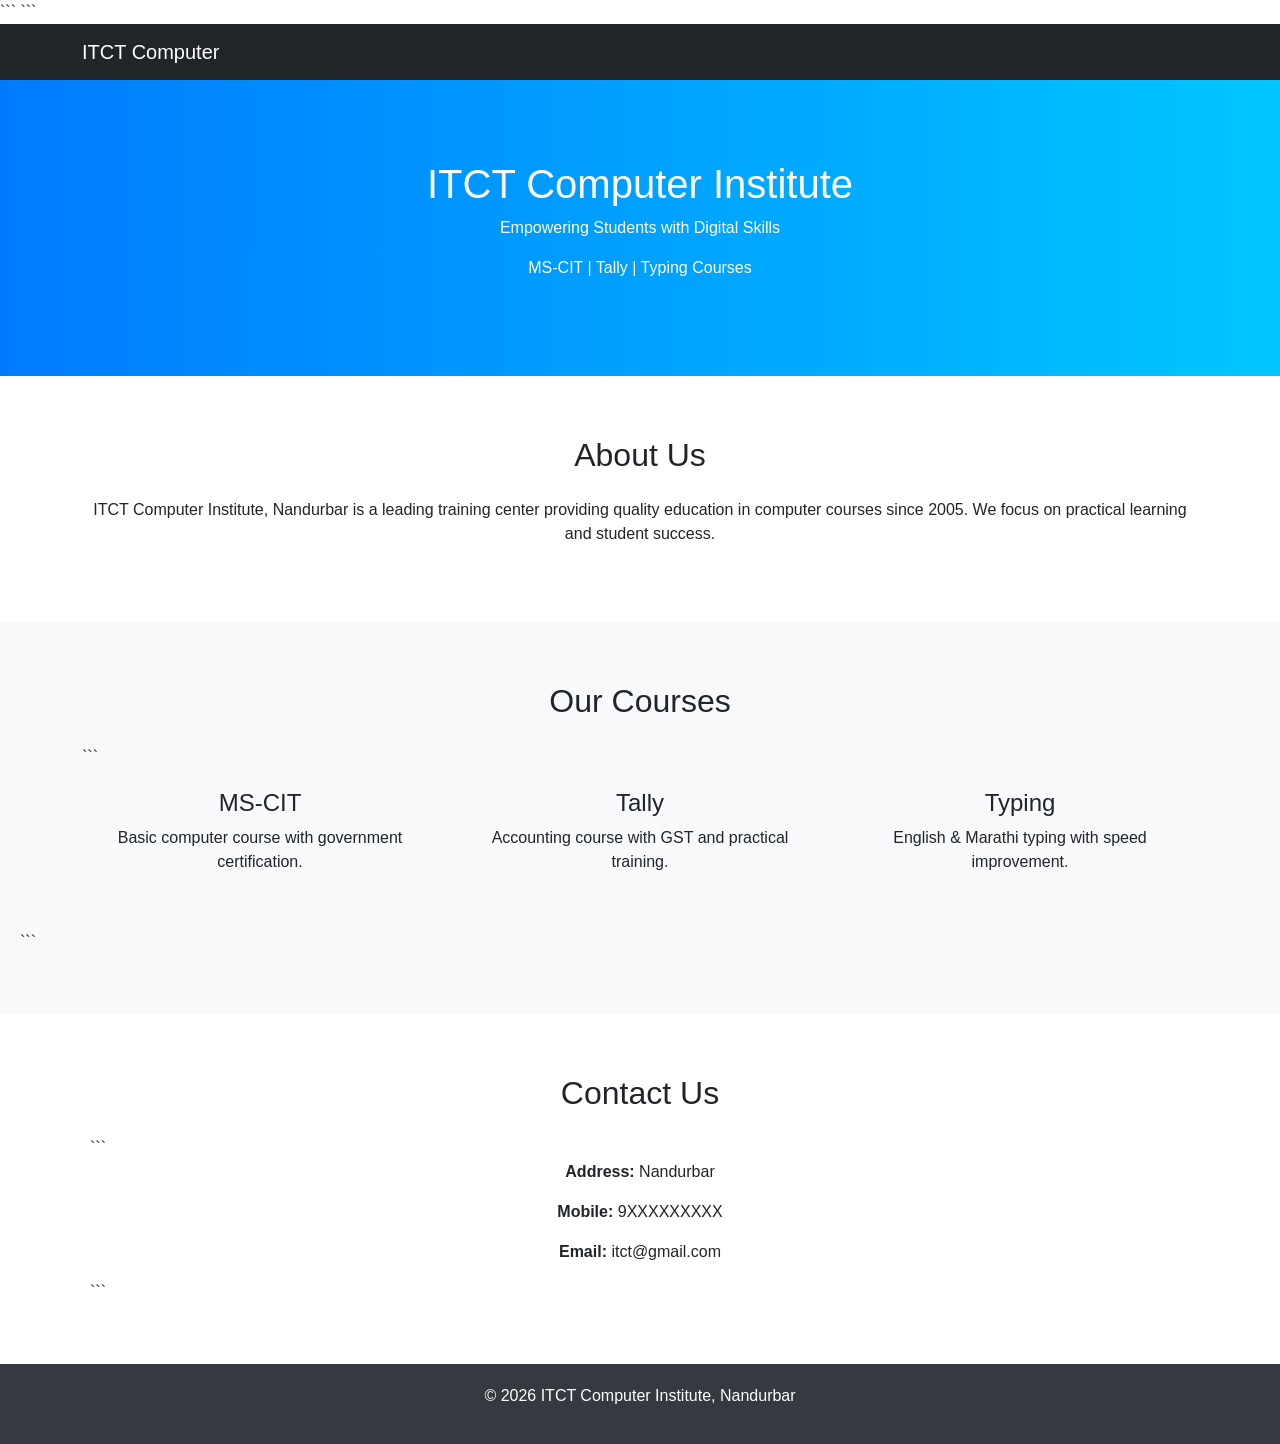
==== index.html @ 333b32f4 "Add files via upload" ====
<!DOCTYPE html>

<html lang="en">
<head>
    <meta charset="UTF-8">
    <meta name="viewport" content="width=device-width, initial-scale=1.0">
    <title>ITCT Computer Institute, Nandurbar</title>

```
<!-- Bootstrap -->
<link href="https://cdn.jsdelivr.net/npm/bootstrap@5.3.0/dist/css/bootstrap.min.css" rel="stylesheet">

<style>
    body { font-family: Arial; }
    .hero {
        background: linear-gradient(to right, #007bff, #00c6ff);
        color: white;
        padding: 80px 20px;
        text-align: center;
    }
    .section { padding: 60px 20px; }
    .course-box {
        padding: 20px;
        border-radius: 10px;
        background: #f8f9fa;
        margin-bottom: 20px;
        text-align: center;
    }
    footer {
        background: #343a40;
        color: white;
        text-align: center;
        padding: 20px;
    }
</style>
```

</head>

<body>

<!-- Navbar -->

<nav class="navbar navbar-expand-lg navbar-dark bg-dark">
    <div class="container">
        <a class="navbar-brand" href="#">ITCT Computer</a>
    </div>
</nav>

<!-- Hero Section -->

<div class="hero">
    <h1>ITCT Computer Institute</h1>
    <p>Empowering Students with Digital Skills</p>
    <p>MS-CIT | Tally | Typing Courses</p>
</div>

<!-- About -->

<div class="section container">
    <h2 class="text-center mb-4">About Us</h2>
    <p class="text-center">
        ITCT Computer Institute, Nandurbar is a leading training center providing quality education 
        in computer courses since 2005. We focus on practical learning and student success.
    </p>
</div>

<!-- Courses -->

<div class="section bg-light">
    <div class="container">
        <h2 class="text-center mb-4">Our Courses</h2>

```
    <div class="row">
        <div class="col-md-4">
            <div class="course-box">
                <h4>MS-CIT</h4>
                <p>Basic computer course with government certification.</p>
            </div>
        </div>

        <div class="col-md-4">
            <div class="course-box">
                <h4>Tally</h4>
                <p>Accounting course with GST and practical training.</p>
            </div>
        </div>

        <div class="col-md-4">
            <div class="course-box">
                <h4>Typing</h4>
                <p>English & Marathi typing with speed improvement.</p>
            </div>
        </div>
    </div>
</div>
```

</div>

<!-- Contact -->

<div class="section container">
    <h2 class="text-center mb-4">Contact Us</h2>

```
<div class="text-center">
    <p><strong>Address:</strong> Nandurbar</p>
    <p><strong>Mobile:</strong> 9XXXXXXXXX</p>
    <p><strong>Email:</strong> itct@gmail.com</p>
</div>
```

</div>

<!-- Footer -->

<footer>
    <p>© 2026 ITCT Computer Institute, Nandurbar</p>
</footer>

</body>
</html>
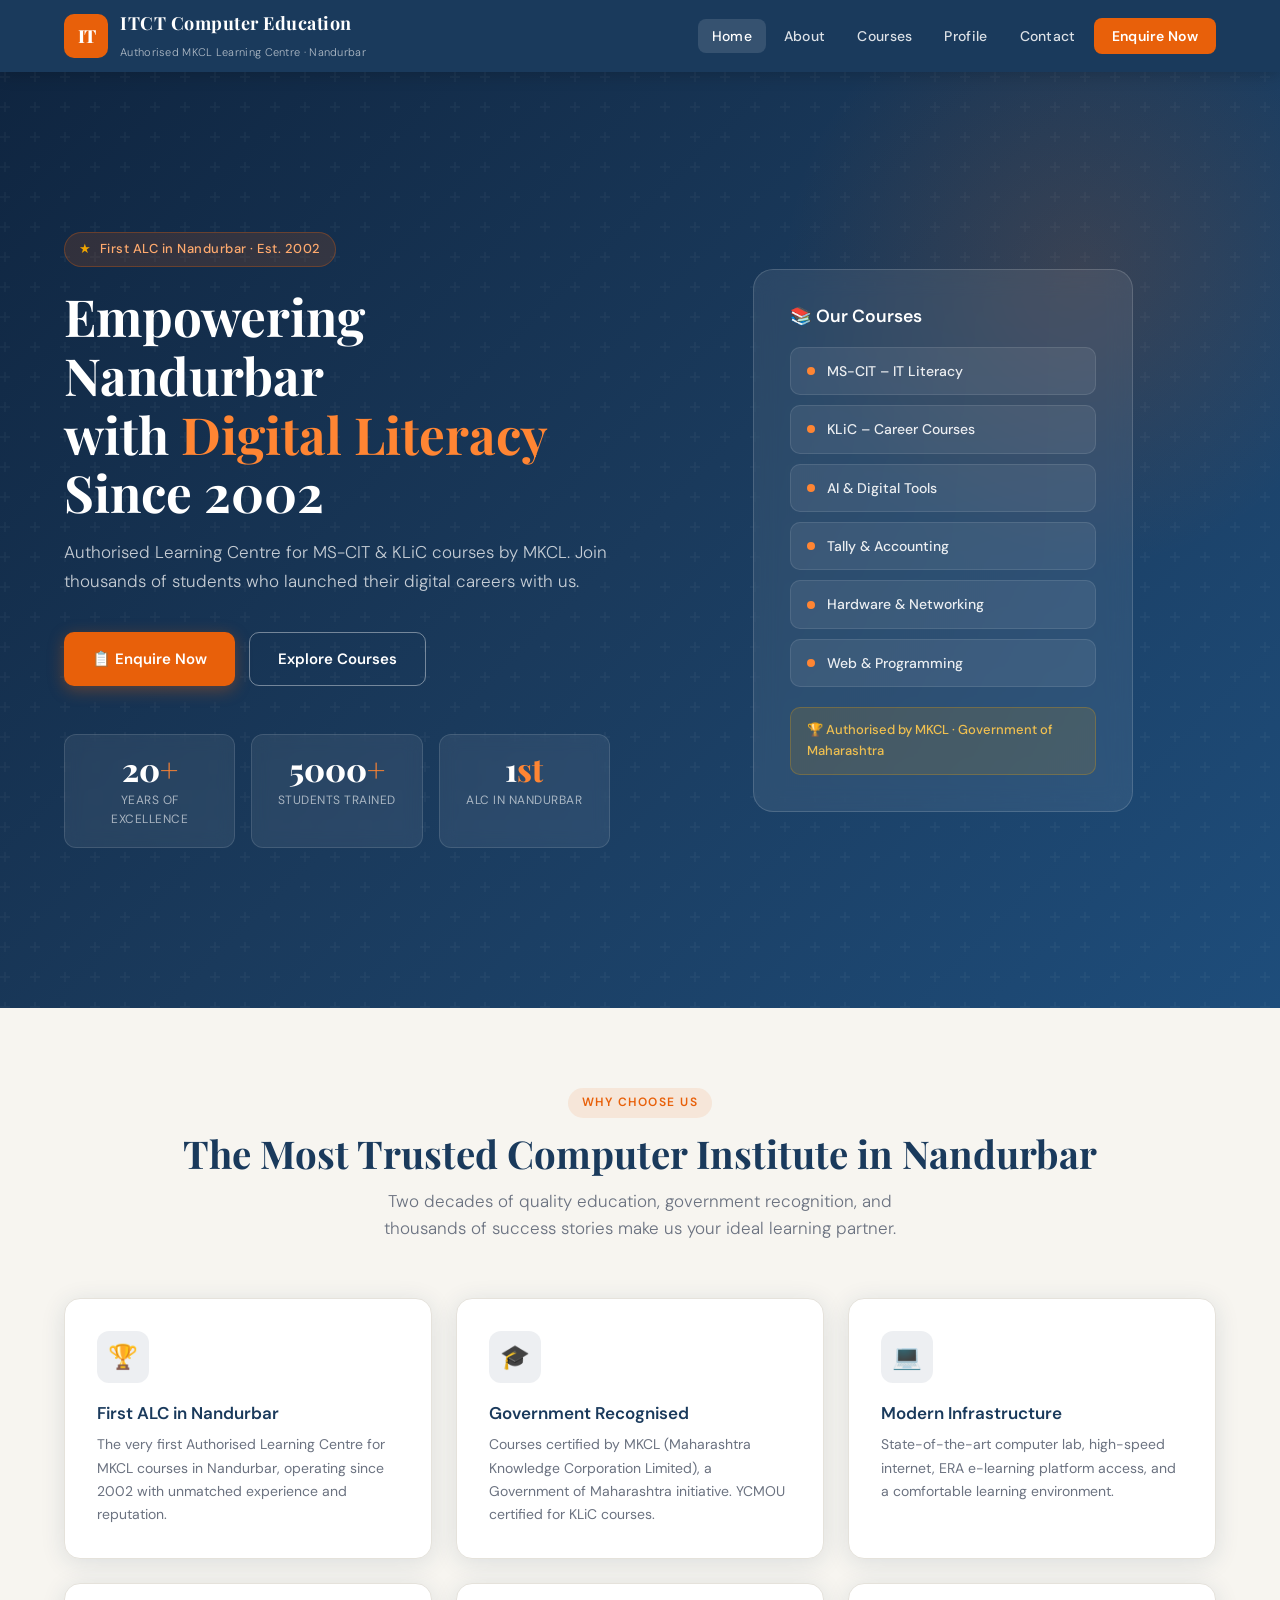
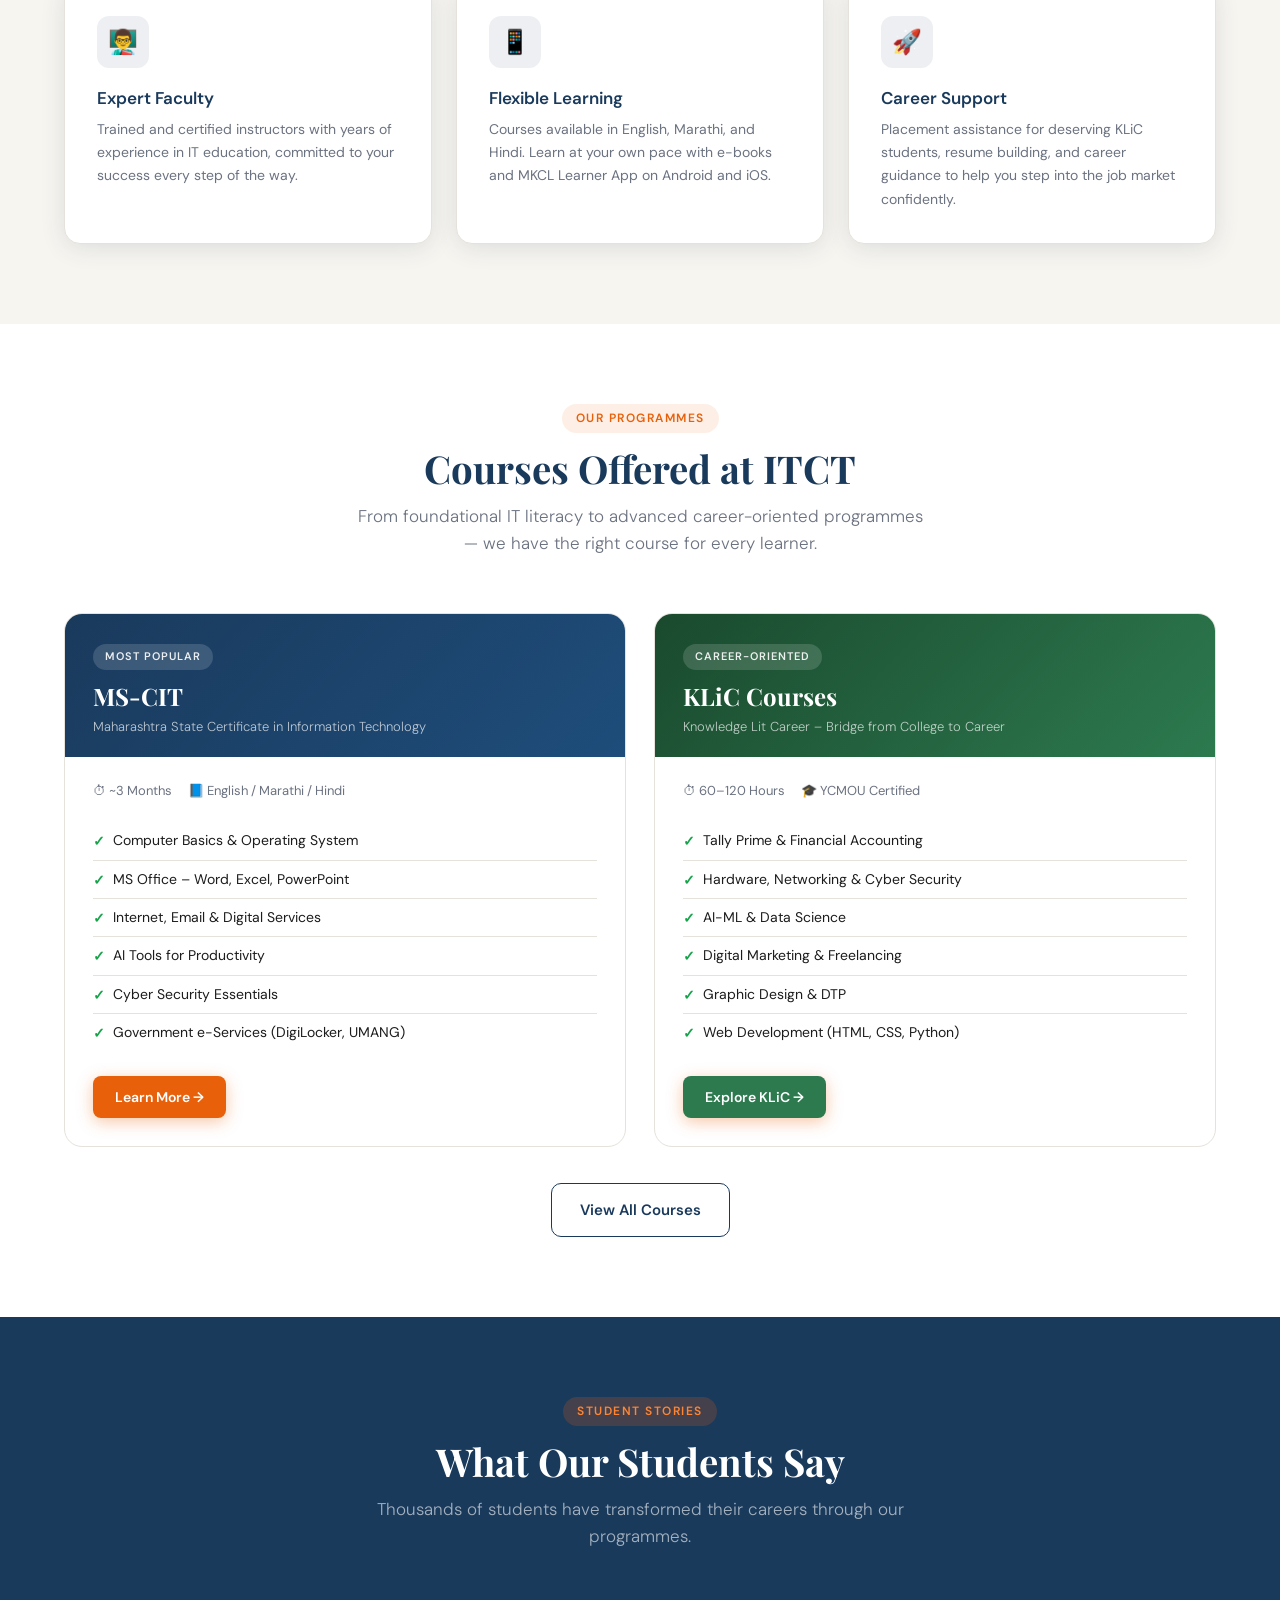
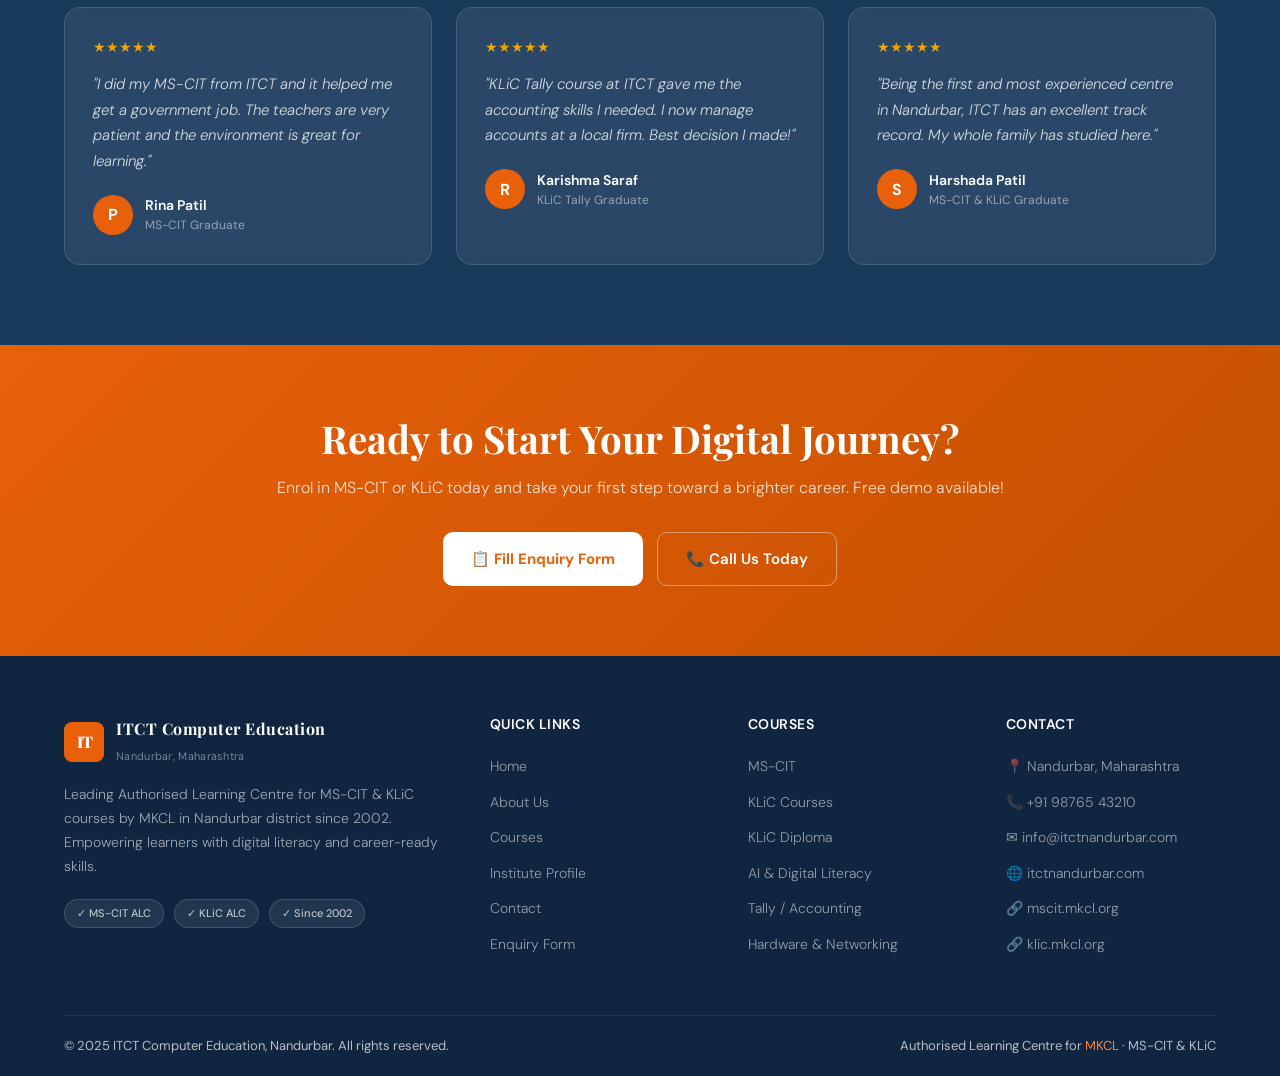
==== commit 33af9c0a: "Add files via upload" ====
--- a/index.html
+++ b/index.html
@@ -1,124 +1,222 @@
-<!DOCTYPE html>
-
-<html lang="en">
-<head>
-    <meta charset="UTF-8">
-    <meta name="viewport" content="width=device-width, initial-scale=1.0">
-    <title>ITCT Computer Institute, Nandurbar</title>
-
-```
-<!-- Bootstrap -->
-<link href="https://cdn.jsdelivr.net/npm/bootstrap@5.3.0/dist/css/bootstrap.min.css" rel="stylesheet">
-
-<style>
-    body { font-family: Arial; }
-    .hero {
-        background: linear-gradient(to right, #007bff, #00c6ff);
-        color: white;
-        padding: 80px 20px;
-        text-align: center;
-    }
-    .section { padding: 60px 20px; }
-    .course-box {
-        padding: 20px;
-        border-radius: 10px;
-        background: #f8f9fa;
-        margin-bottom: 20px;
-        text-align: center;
-    }
-    footer {
-        background: #343a40;
-        color: white;
-        text-align: center;
-        padding: 20px;
-    }
-</style>
-```
-
-</head>
-
-<body>
-
-<!-- Navbar -->
-
-<nav class="navbar navbar-expand-lg navbar-dark bg-dark">
-    <div class="container">
-        <a class="navbar-brand" href="#">ITCT Computer</a>
-    </div>
-</nav>
-
-<!-- Hero Section -->
-
-<div class="hero">
-    <h1>ITCT Computer Institute</h1>
-    <p>Empowering Students with Digital Skills</p>
-    <p>MS-CIT | Tally | Typing Courses</p>
-</div>
-
-<!-- About -->
-
-<div class="section container">
-    <h2 class="text-center mb-4">About Us</h2>
-    <p class="text-center">
-        ITCT Computer Institute, Nandurbar is a leading training center providing quality education 
-        in computer courses since 2005. We focus on practical learning and student success.
-    </p>
-</div>
-
-<!-- Courses -->
-
-<div class="section bg-light">
-    <div class="container">
-        <h2 class="text-center mb-4">Our Courses</h2>
-
-```
-    <div class="row">
-        <div class="col-md-4">
-            <div class="course-box">
-                <h4>MS-CIT</h4>
-                <p>Basic computer course with government certification.</p>
-            </div>
-        </div>
-
-        <div class="col-md-4">
-            <div class="course-box">
-                <h4>Tally</h4>
-                <p>Accounting course with GST and practical training.</p>
-            </div>
-        </div>
-
-        <div class="col-md-4">
-            <div class="course-box">
-                <h4>Typing</h4>
-                <p>English & Marathi typing with speed improvement.</p>
-            </div>
-        </div>
-    </div>
-</div>
-```
-
-</div>
-
-<!-- Contact -->
-
-<div class="section container">
-    <h2 class="text-center mb-4">Contact Us</h2>
-
-```
-<div class="text-center">
-    <p><strong>Address:</strong> Nandurbar</p>
-    <p><strong>Mobile:</strong> 9XXXXXXXXX</p>
-    <p><strong>Email:</strong> itct@gmail.com</p>
-</div>
-```
-
-</div>
-
-<!-- Footer -->
-
-<footer>
-    <p>© 2026 ITCT Computer Institute, Nandurbar</p>
-</footer>
-
-</body>
-</html>
+<!DOCTYPE html>
+<html lang="en">
+<head>
+  <meta charset="UTF-8" />
+  <meta name="viewport" content="width=device-width, initial-scale=1.0" />
+  <title>ITCT Computer Education – Authorised MKCL Centre, Nandurbar</title>
+  <meta name="description" content="ITCT Computer Education – First and leading Authorised Learning Centre for MS-CIT and KLiC courses by MKCL in Nandurbar since 2002." />
+  <link rel="stylesheet" href="styles.css" />
+</head>
+<body>
+<script src="nav.js"></script>
+
+<!-- HERO -->
+<section class="hero">
+  <div class="hero-blob"></div>
+  <div class="hero-inner">
+    <div class="hero-content">
+      <div class="hero-badge">First ALC in Nandurbar · Est. 2002</div>
+      <h1>Empowering Nandurbar<br/>with <span>Digital Literacy</span><br/>Since 2002</h1>
+      <p>Authorised Learning Centre for MS-CIT & KLiC courses by MKCL. Join thousands of students who launched their digital careers with us.</p>
+      <div class="hero-btns">
+        <a href="enquiry.html" class="btn btn-primary">📋 Enquire Now</a>
+        <a href="courses.html" class="btn btn-outline">Explore Courses</a>
+      </div>
+      <div class="hero-stats">
+        <div class="stat-card">
+          <div class="stat-number">20<span>+</span></div>
+          <div class="stat-label">Years of Excellence</div>
+        </div>
+        <div class="stat-card">
+          <div class="stat-number">5000<span>+</span></div>
+          <div class="stat-label">Students Trained</div>
+        </div>
+        <div class="stat-card">
+          <div class="stat-number">1<span>st</span></div>
+          <div class="stat-label">ALC in Nandurbar</div>
+        </div>
+      </div>
+    </div>
+    <div class="hero-visual">
+      <div class="hero-card">
+        <h3>📚 Our Courses</h3>
+        <div class="course-pill"><span class="dot"></span> MS-CIT – IT Literacy</div>
+        <div class="course-pill"><span class="dot"></span> KLiC – Career Courses</div>
+        <div class="course-pill"><span class="dot"></span> AI & Digital Tools</div>
+        <div class="course-pill"><span class="dot"></span> Tally & Accounting</div>
+        <div class="course-pill"><span class="dot"></span> Hardware & Networking</div>
+        <div class="course-pill"><span class="dot"></span> Web & Programming</div>
+        <div class="mkcl-badge-card">🏆 Authorised by MKCL · Government of Maharashtra</div>
+      </div>
+    </div>
+  </div>
+</section>
+
+<!-- WHY CHOOSE US -->
+<section>
+  <div class="container">
+    <div class="section-header">
+      <span class="tag">Why Choose Us</span>
+      <h2>The Most Trusted Computer Institute in Nandurbar</h2>
+      <p>Two decades of quality education, government recognition, and thousands of success stories make us your ideal learning partner.</p>
+    </div>
+    <div class="why-grid">
+      <div class="why-card">
+        <div class="why-icon">🏆</div>
+        <h3>First ALC in Nandurbar</h3>
+        <p>The very first Authorised Learning Centre for MKCL courses in Nandurbar, operating since 2002 with unmatched experience and reputation.</p>
+      </div>
+      <div class="why-card">
+        <div class="why-icon">🎓</div>
+        <h3>Government Recognised</h3>
+        <p>Courses certified by MKCL (Maharashtra Knowledge Corporation Limited), a Government of Maharashtra initiative. YCMOU certified for KLiC courses.</p>
+      </div>
+      <div class="why-card">
+        <div class="why-icon">💻</div>
+        <h3>Modern Infrastructure</h3>
+        <p>State-of-the-art computer lab, high-speed internet, ERA e-learning platform access, and a comfortable learning environment.</p>
+      </div>
+      <div class="why-card">
+        <div class="why-icon">👨‍🏫</div>
+        <h3>Expert Faculty</h3>
+        <p>Trained and certified instructors with years of experience in IT education, committed to your success every step of the way.</p>
+      </div>
+      <div class="why-card">
+        <div class="why-icon">📱</div>
+        <h3>Flexible Learning</h3>
+        <p>Courses available in English, Marathi, and Hindi. Learn at your own pace with e-books and MKCL Learner App on Android and iOS.</p>
+      </div>
+      <div class="why-card">
+        <div class="why-icon">🚀</div>
+        <h3>Career Support</h3>
+        <p>Placement assistance for deserving KLiC students, resume building, and career guidance to help you step into the job market confidently.</p>
+      </div>
+    </div>
+  </div>
+</section>
+
+<!-- COURSES PREVIEW -->
+<section class="courses-bg">
+  <div class="container">
+    <div class="section-header">
+      <span class="tag">Our Programmes</span>
+      <h2>Courses Offered at ITCT</h2>
+      <p>From foundational IT literacy to advanced career-oriented programmes — we have the right course for every learner.</p>
+    </div>
+    <div class="courses-grid">
+
+      <!-- MS-CIT -->
+      <div class="course-card">
+        <div class="course-card-header">
+          <span class="course-type-tag">Most Popular</span>
+          <h3>MS-CIT</h3>
+          <p>Maharashtra State Certificate in Information Technology</p>
+        </div>
+        <div class="course-card-body">
+          <div class="course-meta">
+            <span class="course-meta-item">⏱ ~3 Months</span>
+            <span class="course-meta-item">📘 English / Marathi / Hindi</span>
+          </div>
+          <ul class="course-features">
+            <li>Computer Basics & Operating System</li>
+            <li>MS Office – Word, Excel, PowerPoint</li>
+            <li>Internet, Email & Digital Services</li>
+            <li>AI Tools for Productivity</li>
+            <li>Cyber Security Essentials</li>
+            <li>Government e-Services (DigiLocker, UMANG)</li>
+          </ul>
+          <a href="courses.html#mscit" class="btn btn-primary btn-sm">Learn More →</a>
+        </div>
+      </div>
+
+      <!-- KLiC -->
+      <div class="course-card">
+        <div class="course-card-header klic">
+          <span class="course-type-tag">Career-Oriented</span>
+          <h3>KLiC Courses</h3>
+          <p>Knowledge Lit Career – Bridge from College to Career</p>
+        </div>
+        <div class="course-card-body">
+          <div class="course-meta">
+            <span class="course-meta-item">⏱ 60–120 Hours</span>
+            <span class="course-meta-item">🎓 YCMOU Certified</span>
+          </div>
+          <ul class="course-features">
+            <li>Tally Prime & Financial Accounting</li>
+            <li>Hardware, Networking & Cyber Security</li>
+            <li>AI-ML & Data Science</li>
+            <li>Digital Marketing & Freelancing</li>
+            <li>Graphic Design & DTP</li>
+            <li>Web Development (HTML, CSS, Python)</li>
+          </ul>
+          <a href="courses.html#klic" class="btn btn-primary btn-sm" style="background:#2d7a4f;">Explore KLiC →</a>
+        </div>
+      </div>
+
+    </div>
+    <div style="text-align:center;margin-top:36px;">
+      <a href="courses.html" class="btn btn-outline" style="color:var(--primary);border-color:var(--primary);">View All Courses</a>
+    </div>
+  </div>
+</section>
+
+<!-- TESTIMONIALS -->
+<section class="testimonials-bg">
+  <div class="container">
+    <div class="section-header">
+      <span class="tag">Student Stories</span>
+      <h2>What Our Students Say</h2>
+      <p>Thousands of students have transformed their careers through our programmes.</p>
+    </div>
+    <div class="testi-grid">
+      <div class="testi-card">
+        <div class="testi-stars">★★★★★</div>
+        <p class="testi-text">"I did my MS-CIT from ITCT and it helped me get a government job. The teachers are very patient and the environment is great for learning."</p>
+        <div class="testi-author">
+          <div class="testi-avatar">P</div>
+          <div>
+            <div class="testi-name">Rina Patil</div>
+            <div class="testi-course">MS-CIT Graduate</div>
+          </div>
+        </div>
+      </div>
+      <div class="testi-card">
+        <div class="testi-stars">★★★★★</div>
+        <p class="testi-text">"KLiC Tally course at ITCT gave me the accounting skills I needed. I now manage accounts at a local firm. Best decision I made!"</p>
+        <div class="testi-author">
+          <div class="testi-avatar">R</div>
+          <div>
+            <div class="testi-name">Karishma Saraf</div>
+            <div class="testi-course">KLiC Tally Graduate</div>
+          </div>
+        </div>
+      </div>
+      <div class="testi-card">
+        <div class="testi-stars">★★★★★</div>
+        <p class="testi-text">"Being the first and most experienced centre in Nandurbar, ITCT has an excellent track record. My whole family has studied here."</p>
+        <div class="testi-author">
+          <div class="testi-avatar">S</div>
+          <div>
+            <div class="testi-name">Harshada Patil</div>
+            <div class="testi-course">MS-CIT & KLiC Graduate</div>
+          </div>
+        </div>
+      </div>
+    </div>
+  </div>
+</section>
+
+<!-- CTA -->
+<div class="cta-section">
+  <div class="container">
+    <h2>Ready to Start Your Digital Journey?</h2>
+    <p>Enrol in MS-CIT or KLiC today and take your first step toward a brighter career. Free demo available!</p>
+    <div style="display:flex;gap:14px;justify-content:center;flex-wrap:wrap;">
+      <a href="enquiry.html" class="btn btn-white">📋 Fill Enquiry Form</a>
+      <a href="contact.html" class="btn btn-outline">📞 Call Us Today</a>
+    </div>
+  </div>
+</div>
+
+</body>
+</html>
--- a/styles.css
+++ b/styles.css
@@ -0,0 +1,1063 @@
+@import url('https://fonts.googleapis.com/css2?family=Playfair+Display:wght@600;700;800&family=DM+Sans:ital,opsz,wght@0,9..40,300;0,9..40,400;0,9..40,500;0,9..40,600;1,9..40,300&display=swap');
+
+:root {
+  --primary: #1a3a5c;
+  --primary-dark: #0f2540;
+  --accent: #e8600a;
+  --accent-light: #ff8533;
+  --gold: #f0a500;
+  --bg: #f7f5f0;
+  --bg-white: #ffffff;
+  --text: #1c1c1c;
+  --text-muted: #6b7280;
+  --border: #e5e2db;
+  --success: #16a34a;
+  --shadow: 0 4px 24px rgba(26, 58, 92, 0.12);
+  --shadow-lg: 0 12px 48px rgba(26, 58, 92, 0.18);
+}
+
+* { margin: 0; padding: 0; box-sizing: border-box; }
+
+html { scroll-behavior: smooth; }
+
+body {
+  font-family: 'DM Sans', sans-serif;
+  background: var(--bg);
+  color: var(--text);
+  line-height: 1.6;
+  font-size: 16px;
+}
+
+h1, h2, h3, h4 {
+  font-family: 'Playfair Display', serif;
+  line-height: 1.2;
+}
+
+a { text-decoration: none; color: inherit; }
+
+img { max-width: 100%; }
+
+/* ---- NAVBAR ---- */
+nav {
+  background: var(--primary);
+  position: sticky;
+  top: 0;
+  z-index: 1000;
+  box-shadow: 0 2px 16px rgba(0,0,0,0.2);
+}
+
+.nav-inner {
+  max-width: 1200px;
+  margin: 0 auto;
+  padding: 0 24px;
+  display: flex;
+  align-items: center;
+  justify-content: space-between;
+  height: 72px;
+}
+
+.nav-logo {
+  display: flex;
+  align-items: center;
+  gap: 12px;
+}
+
+.logo-icon {
+  width: 44px;
+  height: 44px;
+  background: var(--accent);
+  border-radius: 10px;
+  display: flex;
+  align-items: center;
+  justify-content: center;
+  font-family: 'Playfair Display', serif;
+  font-weight: 800;
+  color: white;
+  font-size: 18px;
+  letter-spacing: -1px;
+  flex-shrink: 0;
+}
+
+.logo-text { color: white; }
+.logo-text strong {
+  display: block;
+  font-family: 'Playfair Display', serif;
+  font-size: 18px;
+  font-weight: 700;
+  letter-spacing: 0.5px;
+}
+.logo-text span {
+  font-size: 11px;
+  color: rgba(255,255,255,0.65);
+  font-weight: 300;
+  letter-spacing: 0.3px;
+}
+
+.nav-links {
+  display: flex;
+  align-items: center;
+  list-style: none;
+  gap: 4px;
+}
+
+.nav-links a {
+  color: rgba(255,255,255,0.85);
+  font-size: 14px;
+  font-weight: 500;
+  padding: 8px 14px;
+  border-radius: 8px;
+  transition: all 0.2s;
+  letter-spacing: 0.3px;
+}
+
+.nav-links a:hover,
+.nav-links a.active {
+  color: white;
+  background: rgba(255,255,255,0.12);
+}
+
+.nav-links .btn-nav {
+  background: var(--accent);
+  color: white !important;
+  padding: 9px 18px;
+  border-radius: 8px;
+  font-weight: 600;
+  transition: background 0.2s;
+}
+.nav-links .btn-nav:hover { background: var(--accent-light); }
+
+.hamburger {
+  display: none;
+  flex-direction: column;
+  gap: 5px;
+  cursor: pointer;
+  padding: 4px;
+}
+.hamburger span {
+  display: block;
+  width: 24px;
+  height: 2px;
+  background: white;
+  border-radius: 2px;
+  transition: all 0.3s;
+}
+
+/* ---- HERO ---- */
+.hero {
+  background: linear-gradient(135deg, var(--primary-dark) 0%, var(--primary) 50%, #1e4d7b 100%);
+  position: relative;
+  overflow: hidden;
+  min-height: 88vh;
+  display: flex;
+  align-items: center;
+}
+
+.hero::before {
+  content: '';
+  position: absolute;
+  inset: 0;
+  background: url("data:image/svg+xml,%3Csvg width='60' height='60' viewBox='0 0 60 60' xmlns='http://www.w3.org/2000/svg'%3E%3Cg fill='none' fill-rule='evenodd'%3E%3Cg fill='%23ffffff' fill-opacity='0.03'%3E%3Cpath d='M36 34v-4h-2v4h-4v2h4v4h2v-4h4v-2h-4zm0-30V0h-2v4h-4v2h4v4h2V6h4V4h-4zM6 34v-4H4v4H0v2h4v4h2v-4h4v-2H6zM6 4V0H4v4H0v2h4v4h2V6h4V4H6z'/%3E%3C/g%3E%3C/g%3E%3C/svg%3E");
+}
+
+.hero-blob {
+  position: absolute;
+  right: -100px;
+  top: -100px;
+  width: 600px;
+  height: 600px;
+  background: radial-gradient(circle, rgba(232,96,10,0.15) 0%, transparent 70%);
+  border-radius: 50%;
+}
+
+.hero-inner {
+  max-width: 1200px;
+  margin: 0 auto;
+  padding: 80px 24px;
+  position: relative;
+  z-index: 1;
+  display: grid;
+  grid-template-columns: 1fr 1fr;
+  gap: 60px;
+  align-items: center;
+}
+
+.hero-badge {
+  display: inline-flex;
+  align-items: center;
+  gap: 8px;
+  background: rgba(232,96,10,0.15);
+  border: 1px solid rgba(232,96,10,0.3);
+  color: #ffaa6e;
+  padding: 6px 14px;
+  border-radius: 100px;
+  font-size: 13px;
+  font-weight: 500;
+  margin-bottom: 20px;
+  letter-spacing: 0.5px;
+}
+
+.hero-badge::before {
+  content: '★';
+  color: var(--gold);
+}
+
+.hero h1 {
+  font-size: clamp(2.2rem, 4vw, 3.4rem);
+  color: white;
+  margin-bottom: 16px;
+  line-height: 1.15;
+}
+
+.hero h1 span { color: var(--accent-light); }
+
+.hero p {
+  color: rgba(255,255,255,0.75);
+  font-size: 17px;
+  margin-bottom: 36px;
+  font-weight: 300;
+  line-height: 1.7;
+}
+
+.hero-btns {
+  display: flex;
+  gap: 14px;
+  flex-wrap: wrap;
+}
+
+.btn {
+  display: inline-flex;
+  align-items: center;
+  gap: 8px;
+  padding: 14px 28px;
+  border-radius: 10px;
+  font-weight: 600;
+  font-size: 15px;
+  transition: all 0.25s;
+  cursor: pointer;
+  border: none;
+  font-family: 'DM Sans', sans-serif;
+}
+
+.btn-primary {
+  background: var(--accent);
+  color: white;
+  box-shadow: 0 4px 16px rgba(232,96,10,0.35);
+}
+.btn-primary:hover {
+  background: var(--accent-light);
+  transform: translateY(-2px);
+  box-shadow: 0 8px 24px rgba(232,96,10,0.45);
+}
+
+.btn-outline {
+  background: transparent;
+  color: white;
+  border: 1.5px solid rgba(255,255,255,0.4);
+}
+.btn-outline:hover {
+  background: rgba(255,255,255,0.1);
+  border-color: rgba(255,255,255,0.7);
+}
+
+.hero-stats {
+  display: grid;
+  grid-template-columns: repeat(3, 1fr);
+  gap: 16px;
+  margin-top: 48px;
+}
+
+.stat-card {
+  background: rgba(255,255,255,0.07);
+  border: 1px solid rgba(255,255,255,0.12);
+  border-radius: 12px;
+  padding: 18px;
+  text-align: center;
+  backdrop-filter: blur(8px);
+}
+
+.stat-number {
+  font-family: 'Playfair Display', serif;
+  font-size: 2rem;
+  font-weight: 800;
+  color: white;
+  line-height: 1;
+}
+.stat-number span { color: var(--accent-light); }
+.stat-label {
+  font-size: 12px;
+  color: rgba(255,255,255,0.6);
+  margin-top: 6px;
+  text-transform: uppercase;
+  letter-spacing: 0.5px;
+}
+
+.hero-visual {
+  display: flex;
+  justify-content: center;
+}
+
+.hero-card {
+  background: rgba(255,255,255,0.08);
+  border: 1px solid rgba(255,255,255,0.15);
+  backdrop-filter: blur(12px);
+  border-radius: 20px;
+  padding: 36px;
+  width: 100%;
+  max-width: 380px;
+}
+
+.hero-card h3 {
+  color: white;
+  font-size: 1.1rem;
+  margin-bottom: 20px;
+  font-family: 'DM Sans', sans-serif;
+  font-weight: 600;
+}
+
+.course-pill {
+  display: flex;
+  align-items: center;
+  gap: 12px;
+  padding: 12px 16px;
+  background: rgba(255,255,255,0.07);
+  border-radius: 10px;
+  margin-bottom: 10px;
+  border: 1px solid rgba(255,255,255,0.1);
+  color: rgba(255,255,255,0.9);
+  font-size: 14px;
+  font-weight: 500;
+}
+.course-pill .dot {
+  width: 8px;
+  height: 8px;
+  border-radius: 50%;
+  background: var(--accent-light);
+  flex-shrink: 0;
+}
+
+.mkcl-badge-card {
+  margin-top: 20px;
+  background: rgba(240,165,0,0.12);
+  border: 1px solid rgba(240,165,0,0.25);
+  border-radius: 10px;
+  padding: 12px 16px;
+  display: flex;
+  align-items: center;
+  gap: 10px;
+  color: #f0c050;
+  font-size: 13px;
+  font-weight: 500;
+}
+
+/* ---- SECTIONS ---- */
+section { padding: 80px 0; }
+
+.container {
+  max-width: 1200px;
+  margin: 0 auto;
+  padding: 0 24px;
+}
+
+.section-header {
+  text-align: center;
+  margin-bottom: 56px;
+}
+
+.tag {
+  display: inline-block;
+  background: rgba(232,96,10,0.1);
+  color: var(--accent);
+  font-size: 12px;
+  font-weight: 600;
+  letter-spacing: 1.5px;
+  text-transform: uppercase;
+  padding: 5px 14px;
+  border-radius: 100px;
+  margin-bottom: 12px;
+}
+
+.section-header h2 {
+  font-size: clamp(1.8rem, 3vw, 2.6rem);
+  color: var(--primary);
+  margin-bottom: 12px;
+}
+
+.section-header p {
+  color: var(--text-muted);
+  font-size: 17px;
+  max-width: 580px;
+  margin: 0 auto;
+  font-weight: 300;
+}
+
+/* ---- WHY US ---- */
+.why-grid {
+  display: grid;
+  grid-template-columns: repeat(3, 1fr);
+  gap: 24px;
+}
+
+.why-card {
+  background: white;
+  border-radius: 16px;
+  padding: 32px;
+  box-shadow: var(--shadow);
+  border: 1px solid var(--border);
+  transition: all 0.3s;
+  position: relative;
+  overflow: hidden;
+}
+
+.why-card::before {
+  content: '';
+  position: absolute;
+  top: 0;
+  left: 0;
+  right: 0;
+  height: 3px;
+  background: linear-gradient(90deg, var(--accent), var(--accent-light));
+  opacity: 0;
+  transition: opacity 0.3s;
+}
+
+.why-card:hover {
+  transform: translateY(-4px);
+  box-shadow: var(--shadow-lg);
+}
+.why-card:hover::before { opacity: 1; }
+
+.why-icon {
+  width: 52px;
+  height: 52px;
+  background: rgba(26,58,92,0.08);
+  border-radius: 12px;
+  display: flex;
+  align-items: center;
+  justify-content: center;
+  font-size: 24px;
+  margin-bottom: 20px;
+}
+
+.why-card h3 {
+  font-family: 'DM Sans', sans-serif;
+  font-size: 17px;
+  font-weight: 600;
+  color: var(--primary);
+  margin-bottom: 10px;
+}
+
+.why-card p {
+  color: var(--text-muted);
+  font-size: 14px;
+  line-height: 1.65;
+}
+
+/* ---- COURSES ---- */
+.courses-bg { background: white; }
+
+.courses-grid {
+  display: grid;
+  grid-template-columns: repeat(auto-fit, minmax(340px, 1fr));
+  gap: 28px;
+}
+
+.course-card {
+  border: 1.5px solid var(--border);
+  border-radius: 18px;
+  overflow: hidden;
+  transition: all 0.3s;
+  background: white;
+}
+
+.course-card:hover {
+  box-shadow: var(--shadow-lg);
+  border-color: var(--accent);
+  transform: translateY(-4px);
+}
+
+.course-card-header {
+  padding: 28px 28px 20px;
+  background: linear-gradient(135deg, var(--primary), #1e4d7b);
+  position: relative;
+}
+
+.course-card-header.klic {
+  background: linear-gradient(135deg, #1a4a2e, #2d7a4f);
+}
+
+.course-type-tag {
+  display: inline-block;
+  padding: 4px 12px;
+  border-radius: 100px;
+  font-size: 11px;
+  font-weight: 600;
+  text-transform: uppercase;
+  letter-spacing: 1px;
+  margin-bottom: 12px;
+  background: rgba(255,255,255,0.15);
+  color: rgba(255,255,255,0.9);
+}
+
+.course-card-header h3 {
+  color: white;
+  font-size: 1.5rem;
+  margin-bottom: 6px;
+}
+.course-card-header p {
+  color: rgba(255,255,255,0.7);
+  font-size: 13px;
+  font-weight: 300;
+}
+
+.course-card-body { padding: 24px 28px 28px; }
+
+.course-meta {
+  display: flex;
+  gap: 16px;
+  margin-bottom: 20px;
+  flex-wrap: wrap;
+}
+
+.course-meta-item {
+  display: flex;
+  align-items: center;
+  gap: 6px;
+  font-size: 13px;
+  color: var(--text-muted);
+}
+
+.course-features {
+  list-style: none;
+  margin-bottom: 24px;
+}
+
+.course-features li {
+  padding: 7px 0;
+  border-bottom: 1px solid var(--border);
+  font-size: 14px;
+  color: var(--text);
+  display: flex;
+  align-items: flex-start;
+  gap: 8px;
+}
+.course-features li:last-child { border-bottom: none; }
+.course-features li::before {
+  content: '✓';
+  color: var(--success);
+  font-weight: 700;
+  flex-shrink: 0;
+  margin-top: 1px;
+}
+
+.btn-sm {
+  padding: 10px 22px;
+  font-size: 14px;
+  border-radius: 8px;
+}
+
+/* ---- TESTIMONIALS ---- */
+.testimonials-bg { background: var(--primary); }
+
+.testimonials-bg .section-header h2 { color: white; }
+.testimonials-bg .tag {
+  background: rgba(232,96,10,0.2);
+  color: var(--accent-light);
+}
+.testimonials-bg .section-header p { color: rgba(255,255,255,0.6); }
+
+.testi-grid {
+  display: grid;
+  grid-template-columns: repeat(3, 1fr);
+  gap: 24px;
+}
+
+.testi-card {
+  background: rgba(255,255,255,0.07);
+  border: 1px solid rgba(255,255,255,0.12);
+  border-radius: 16px;
+  padding: 28px;
+  backdrop-filter: blur(8px);
+}
+
+.testi-stars { color: var(--gold); font-size: 14px; margin-bottom: 14px; }
+
+.testi-text {
+  color: rgba(255,255,255,0.8);
+  font-size: 15px;
+  line-height: 1.7;
+  margin-bottom: 20px;
+  font-style: italic;
+  font-weight: 300;
+}
+
+.testi-author {
+  display: flex;
+  align-items: center;
+  gap: 12px;
+}
+
+.testi-avatar {
+  width: 40px;
+  height: 40px;
+  border-radius: 50%;
+  display: flex;
+  align-items: center;
+  justify-content: center;
+  font-weight: 700;
+  font-size: 16px;
+  background: var(--accent);
+  color: white;
+  flex-shrink: 0;
+}
+
+.testi-name {
+  color: white;
+  font-weight: 600;
+  font-size: 14px;
+}
+.testi-course {
+  color: rgba(255,255,255,0.5);
+  font-size: 12px;
+}
+
+/* ---- CTA ---- */
+.cta-section {
+  background: linear-gradient(135deg, var(--accent) 0%, #c45000 100%);
+  text-align: center;
+  padding: 70px 24px;
+}
+
+.cta-section h2 {
+  color: white;
+  font-size: clamp(1.8rem, 3vw, 2.4rem);
+  margin-bottom: 14px;
+}
+.cta-section p {
+  color: rgba(255,255,255,0.8);
+  font-size: 16px;
+  margin-bottom: 32px;
+  font-weight: 300;
+}
+
+.btn-white {
+  background: white;
+  color: var(--accent);
+  font-weight: 700;
+}
+.btn-white:hover { background: #fff8f5; transform: translateY(-2px); }
+
+/* ---- CONTACT ---- */
+.contact-grid {
+  display: grid;
+  grid-template-columns: 1fr 1.4fr;
+  gap: 60px;
+  align-items: start;
+}
+
+.contact-info h3 {
+  font-size: 1.5rem;
+  color: var(--primary);
+  margin-bottom: 16px;
+}
+.contact-info p {
+  color: var(--text-muted);
+  margin-bottom: 36px;
+  font-size: 15px;
+  line-height: 1.7;
+  font-weight: 300;
+}
+
+.contact-item {
+  display: flex;
+  gap: 16px;
+  margin-bottom: 24px;
+  align-items: flex-start;
+}
+
+.contact-icon {
+  width: 44px;
+  height: 44px;
+  background: rgba(26,58,92,0.08);
+  border-radius: 10px;
+  display: flex;
+  align-items: center;
+  justify-content: center;
+  font-size: 18px;
+  flex-shrink: 0;
+}
+
+.contact-detail strong {
+  display: block;
+  font-size: 14px;
+  font-weight: 600;
+  color: var(--primary);
+  margin-bottom: 3px;
+}
+.contact-detail span {
+  font-size: 14px;
+  color: var(--text-muted);
+}
+
+/* ---- FORM ---- */
+.form-card {
+  background: white;
+  border-radius: 20px;
+  padding: 40px;
+  box-shadow: var(--shadow);
+  border: 1px solid var(--border);
+}
+
+.form-card h3 {
+  font-size: 1.4rem;
+  color: var(--primary);
+  margin-bottom: 28px;
+}
+
+.form-group { margin-bottom: 20px; }
+
+.form-group label {
+  display: block;
+  font-size: 13px;
+  font-weight: 600;
+  color: var(--primary);
+  margin-bottom: 7px;
+  letter-spacing: 0.3px;
+}
+
+.form-group input,
+.form-group select,
+.form-group textarea {
+  width: 100%;
+  padding: 12px 16px;
+  border: 1.5px solid var(--border);
+  border-radius: 10px;
+  font-size: 14px;
+  font-family: 'DM Sans', sans-serif;
+  color: var(--text);
+  background: white;
+  transition: border-color 0.2s, box-shadow 0.2s;
+  outline: none;
+}
+
+.form-group input:focus,
+.form-group select:focus,
+.form-group textarea:focus {
+  border-color: var(--primary);
+  box-shadow: 0 0 0 3px rgba(26,58,92,0.08);
+}
+
+.form-group textarea { resize: vertical; min-height: 110px; }
+
+.form-row {
+  display: grid;
+  grid-template-columns: 1fr 1fr;
+  gap: 16px;
+}
+
+.btn-full { width: 100%; justify-content: center; }
+
+/* ---- ABOUT PAGE ---- */
+.about-hero {
+  background: linear-gradient(135deg, var(--primary-dark) 0%, var(--primary) 100%);
+  padding: 80px 0 60px;
+  text-align: center;
+}
+
+.about-hero h1 { color: white; font-size: clamp(2rem, 4vw, 3rem); margin-bottom: 14px; }
+.about-hero p { color: rgba(255,255,255,0.7); font-size: 17px; font-weight: 300; }
+
+.about-grid {
+  display: grid;
+  grid-template-columns: 1fr 1fr;
+  gap: 60px;
+  align-items: center;
+}
+
+.about-img-placeholder {
+  background: linear-gradient(135deg, var(--primary) 0%, #1e4d7b 100%);
+  border-radius: 20px;
+  height: 420px;
+  display: flex;
+  align-items: center;
+  justify-content: center;
+  flex-direction: column;
+  gap: 16px;
+  color: white;
+  text-align: center;
+  padding: 40px;
+  position: relative;
+  overflow: hidden;
+}
+
+.about-img-placeholder::before {
+  content: '';
+  position: absolute;
+  inset: 0;
+  background: url("data:image/svg+xml,%3Csvg width='40' height='40' viewBox='0 0 40 40' xmlns='http://www.w3.org/2000/svg'%3E%3Cg fill='%23ffffff' fill-opacity='0.04'%3E%3Ccircle cx='20' cy='20' r='10'/%3E%3C/g%3E%3C/svg%3E");
+}
+
+.about-img-placeholder .big-icon {
+  font-size: 64px;
+  position: relative;
+}
+.about-img-placeholder h3 {
+  font-size: 1.3rem;
+  position: relative;
+}
+.about-img-placeholder p {
+  font-size: 14px;
+  opacity: 0.7;
+  position: relative;
+  font-weight: 300;
+}
+
+.about-content h2 {
+  font-size: clamp(1.6rem, 2.5vw, 2.2rem);
+  color: var(--primary);
+  margin-bottom: 16px;
+}
+
+.about-content p {
+  color: var(--text-muted);
+  margin-bottom: 16px;
+  font-size: 15px;
+  line-height: 1.75;
+  font-weight: 300;
+}
+
+.milestones {
+  display: grid;
+  grid-template-columns: repeat(2, 1fr);
+  gap: 20px;
+  margin-top: 32px;
+}
+
+.milestone {
+  background: var(--bg);
+  border-radius: 12px;
+  padding: 20px;
+  text-align: center;
+  border: 1px solid var(--border);
+}
+
+.milestone .num {
+  font-family: 'Playfair Display', serif;
+  font-size: 2rem;
+  font-weight: 800;
+  color: var(--accent);
+}
+
+.milestone .lbl {
+  font-size: 13px;
+  color: var(--text-muted);
+  margin-top: 4px;
+}
+
+/* ---- TEAM ---- */
+.team-grid {
+  display: grid;
+  grid-template-columns: repeat(3, 1fr);
+  gap: 28px;
+}
+
+.team-card {
+  background: white;
+  border-radius: 16px;
+  overflow: hidden;
+  box-shadow: var(--shadow);
+  border: 1px solid var(--border);
+  text-align: center;
+  transition: all 0.3s;
+}
+
+.team-card:hover { transform: translateY(-4px); box-shadow: var(--shadow-lg); }
+
+.team-avatar {
+  height: 140px;
+  background: linear-gradient(135deg, var(--primary), #1e4d7b);
+  display: flex;
+  align-items: center;
+  justify-content: center;
+  font-size: 52px;
+}
+
+.team-info { padding: 24px; }
+
+.team-info h4 {
+  font-family: 'DM Sans', sans-serif;
+  font-size: 16px;
+  font-weight: 600;
+  color: var(--primary);
+  margin-bottom: 4px;
+}
+
+.team-info p { font-size: 13px; color: var(--text-muted); }
+
+/* ---- FOOTER ---- */
+footer {
+  background: var(--primary-dark);
+  color: rgba(255,255,255,0.7);
+  padding: 60px 0 0;
+}
+
+.footer-grid {
+  display: grid;
+  grid-template-columns: 1.8fr 1fr 1fr 1fr;
+  gap: 48px;
+  margin-bottom: 48px;
+}
+
+.footer-brand p {
+  font-size: 14px;
+  line-height: 1.7;
+  margin: 16px 0 20px;
+  font-weight: 300;
+  color: rgba(255,255,255,0.6);
+}
+
+.footer-badges {
+  display: flex;
+  gap: 10px;
+  flex-wrap: wrap;
+}
+
+.f-badge {
+  background: rgba(255,255,255,0.08);
+  border: 1px solid rgba(255,255,255,0.15);
+  color: rgba(255,255,255,0.7);
+  font-size: 11px;
+  padding: 5px 12px;
+  border-radius: 100px;
+  font-weight: 500;
+}
+
+.footer-col h4 {
+  color: white;
+  font-family: 'DM Sans', sans-serif;
+  font-size: 14px;
+  font-weight: 600;
+  margin-bottom: 20px;
+  letter-spacing: 0.5px;
+  text-transform: uppercase;
+}
+
+.footer-col ul { list-style: none; }
+.footer-col ul li { margin-bottom: 10px; }
+.footer-col ul a {
+  color: rgba(255,255,255,0.55);
+  font-size: 14px;
+  font-weight: 300;
+  transition: color 0.2s;
+}
+.footer-col ul a:hover { color: white; }
+
+.footer-bottom {
+  border-top: 1px solid rgba(255,255,255,0.08);
+  padding: 20px 0;
+  display: flex;
+  justify-content: space-between;
+  align-items: center;
+  font-size: 13px;
+}
+
+.footer-bottom a { color: var(--accent-light); }
+
+/* ---- PAGE HERO (inner pages) ---- */
+.page-hero {
+  background: linear-gradient(135deg, var(--primary-dark) 0%, var(--primary) 100%);
+  padding: 64px 0;
+  text-align: center;
+}
+
+.page-hero h1 { color: white; font-size: clamp(1.8rem, 3vw, 2.8rem); margin-bottom: 10px; }
+.page-hero p { color: rgba(255,255,255,0.65); font-size: 16px; font-weight: 300; }
+
+.breadcrumb {
+  display: flex;
+  justify-content: center;
+  gap: 8px;
+  margin-top: 16px;
+  font-size: 13px;
+}
+.breadcrumb a { color: rgba(255,255,255,0.5); }
+.breadcrumb span { color: rgba(255,255,255,0.3); }
+.breadcrumb strong { color: rgba(255,255,255,0.8); }
+
+/* ---- KLiC SECTORS ---- */
+.sectors-grid {
+  display: grid;
+  grid-template-columns: repeat(4, 1fr);
+  gap: 20px;
+}
+
+.sector-card {
+  background: white;
+  border: 1.5px solid var(--border);
+  border-radius: 14px;
+  padding: 24px 20px;
+  text-align: center;
+  transition: all 0.25s;
+  cursor: pointer;
+}
+
+.sector-card:hover {
+  border-color: var(--accent);
+  box-shadow: var(--shadow);
+  transform: translateY(-3px);
+}
+
+.sector-icon { font-size: 32px; margin-bottom: 12px; }
+
+.sector-card h4 {
+  font-family: 'DM Sans', sans-serif;
+  font-size: 13px;
+  font-weight: 600;
+  color: var(--primary);
+}
+
+/* ---- ALERT ---- */
+.alert {
+  padding: 14px 18px;
+  border-radius: 10px;
+  font-size: 14px;
+  margin-bottom: 20px;
+}
+.alert-success {
+  background: #dcfce7;
+  color: #166534;
+  border: 1px solid #bbf7d0;
+}
+.alert-hidden { display: none; }
+
+/* ---- RESPONSIVE ---- */
+@media (max-width: 1024px) {
+  .footer-grid { grid-template-columns: 1fr 1fr; gap: 36px; }
+  .sectors-grid { grid-template-columns: repeat(3, 1fr); }
+  .why-grid { grid-template-columns: repeat(2, 1fr); }
+  .testi-grid { grid-template-columns: repeat(2, 1fr); }
+}
+
+@media (max-width: 768px) {
+  .nav-links { display: none; position: fixed; inset: 72px 0 0; background: var(--primary-dark); flex-direction: column; align-items: flex-start; padding: 24px; gap: 4px; overflow-y: auto; }
+  .nav-links.open { display: flex; }
+  .nav-links a { width: 100%; padding: 12px 16px; }
+  .hamburger { display: flex; }
+  .hero-inner { grid-template-columns: 1fr; gap: 40px; }
+  .hero-visual { display: none; }
+  .hero-stats { grid-template-columns: repeat(3, 1fr); }
+  .about-grid, .contact-grid { grid-template-columns: 1fr; }
+  .why-grid { grid-template-columns: 1fr; }
+  .testi-grid { grid-template-columns: 1fr; }
+  .team-grid { grid-template-columns: repeat(2, 1fr); }
+  .sectors-grid { grid-template-columns: repeat(2, 1fr); }
+  .footer-grid { grid-template-columns: 1fr 1fr; }
+  .form-row { grid-template-columns: 1fr; }
+  .footer-bottom { flex-direction: column; gap: 8px; text-align: center; }
+}
+
+@media (max-width: 480px) {
+  .hero-stats { grid-template-columns: 1fr; }
+  .team-grid { grid-template-columns: 1fr; }
+  .footer-grid { grid-template-columns: 1fr; }
+  .milestones { grid-template-columns: 1fr; }
+}
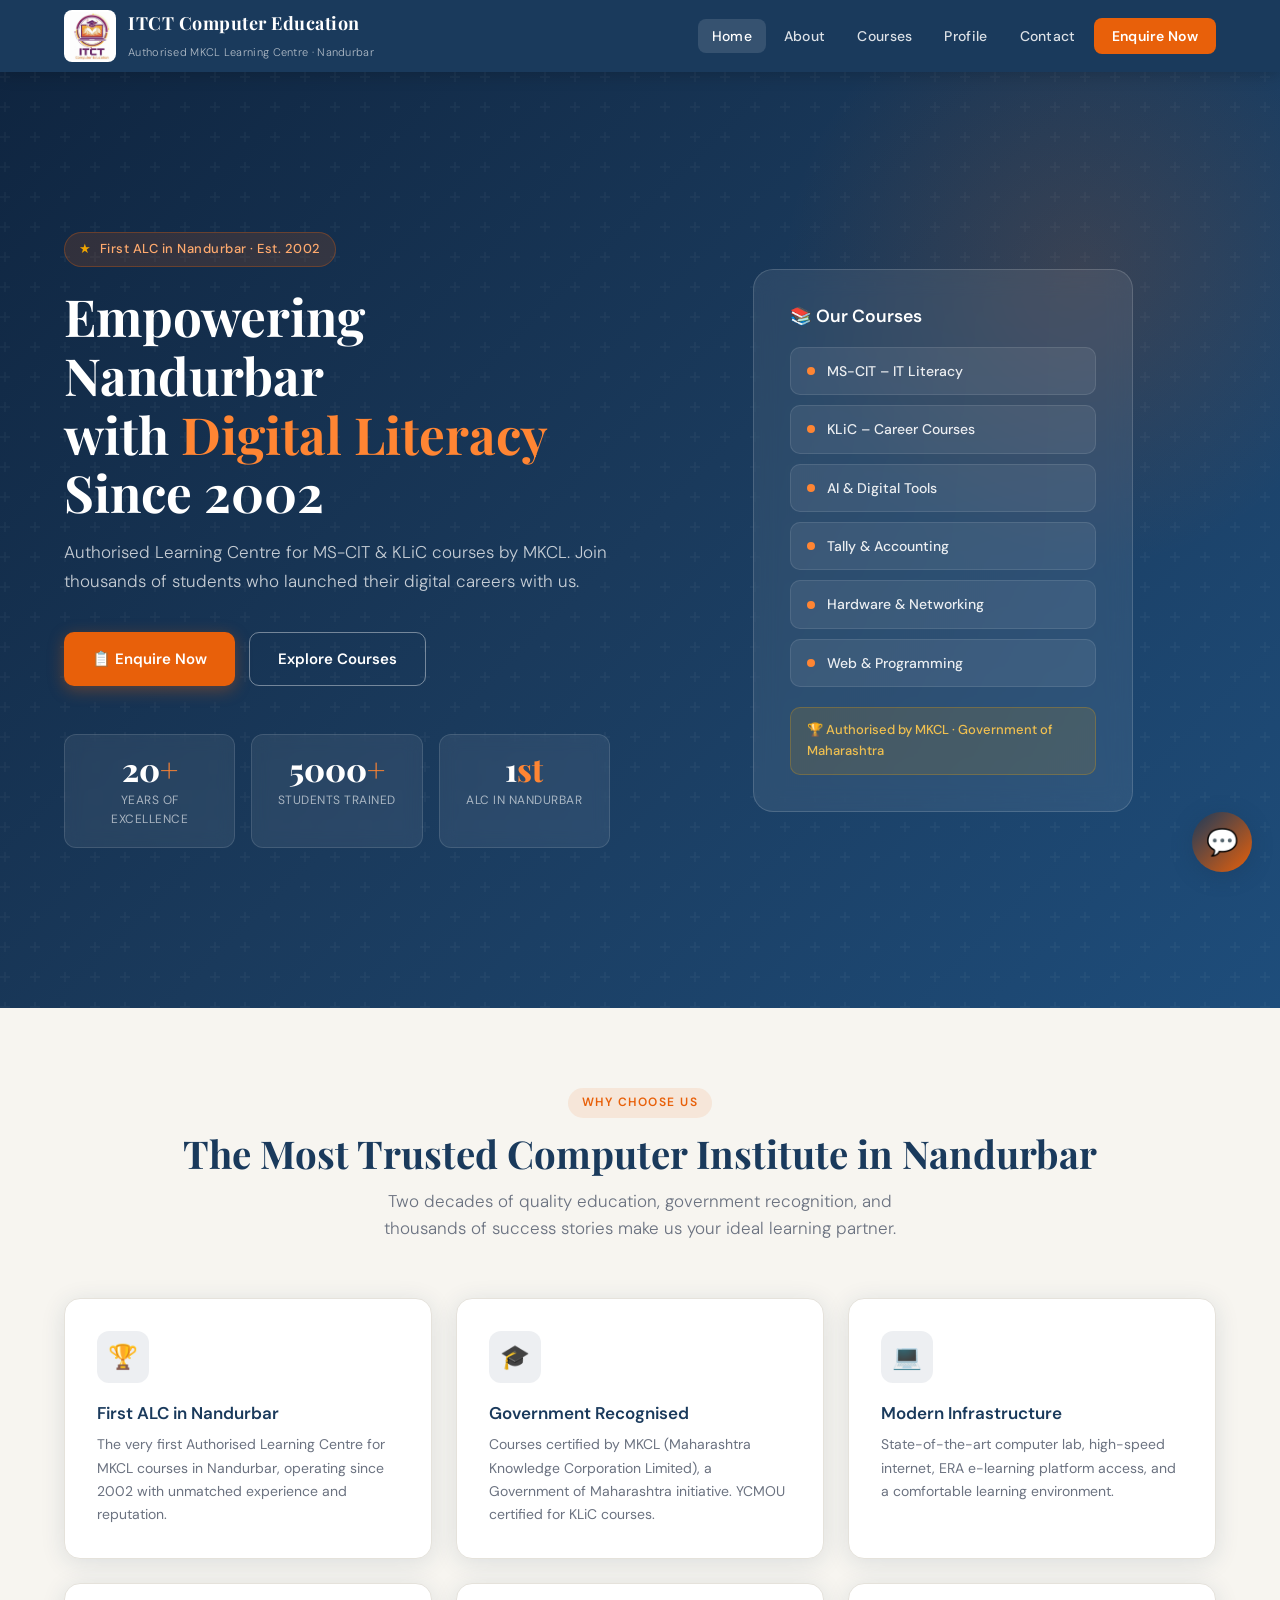
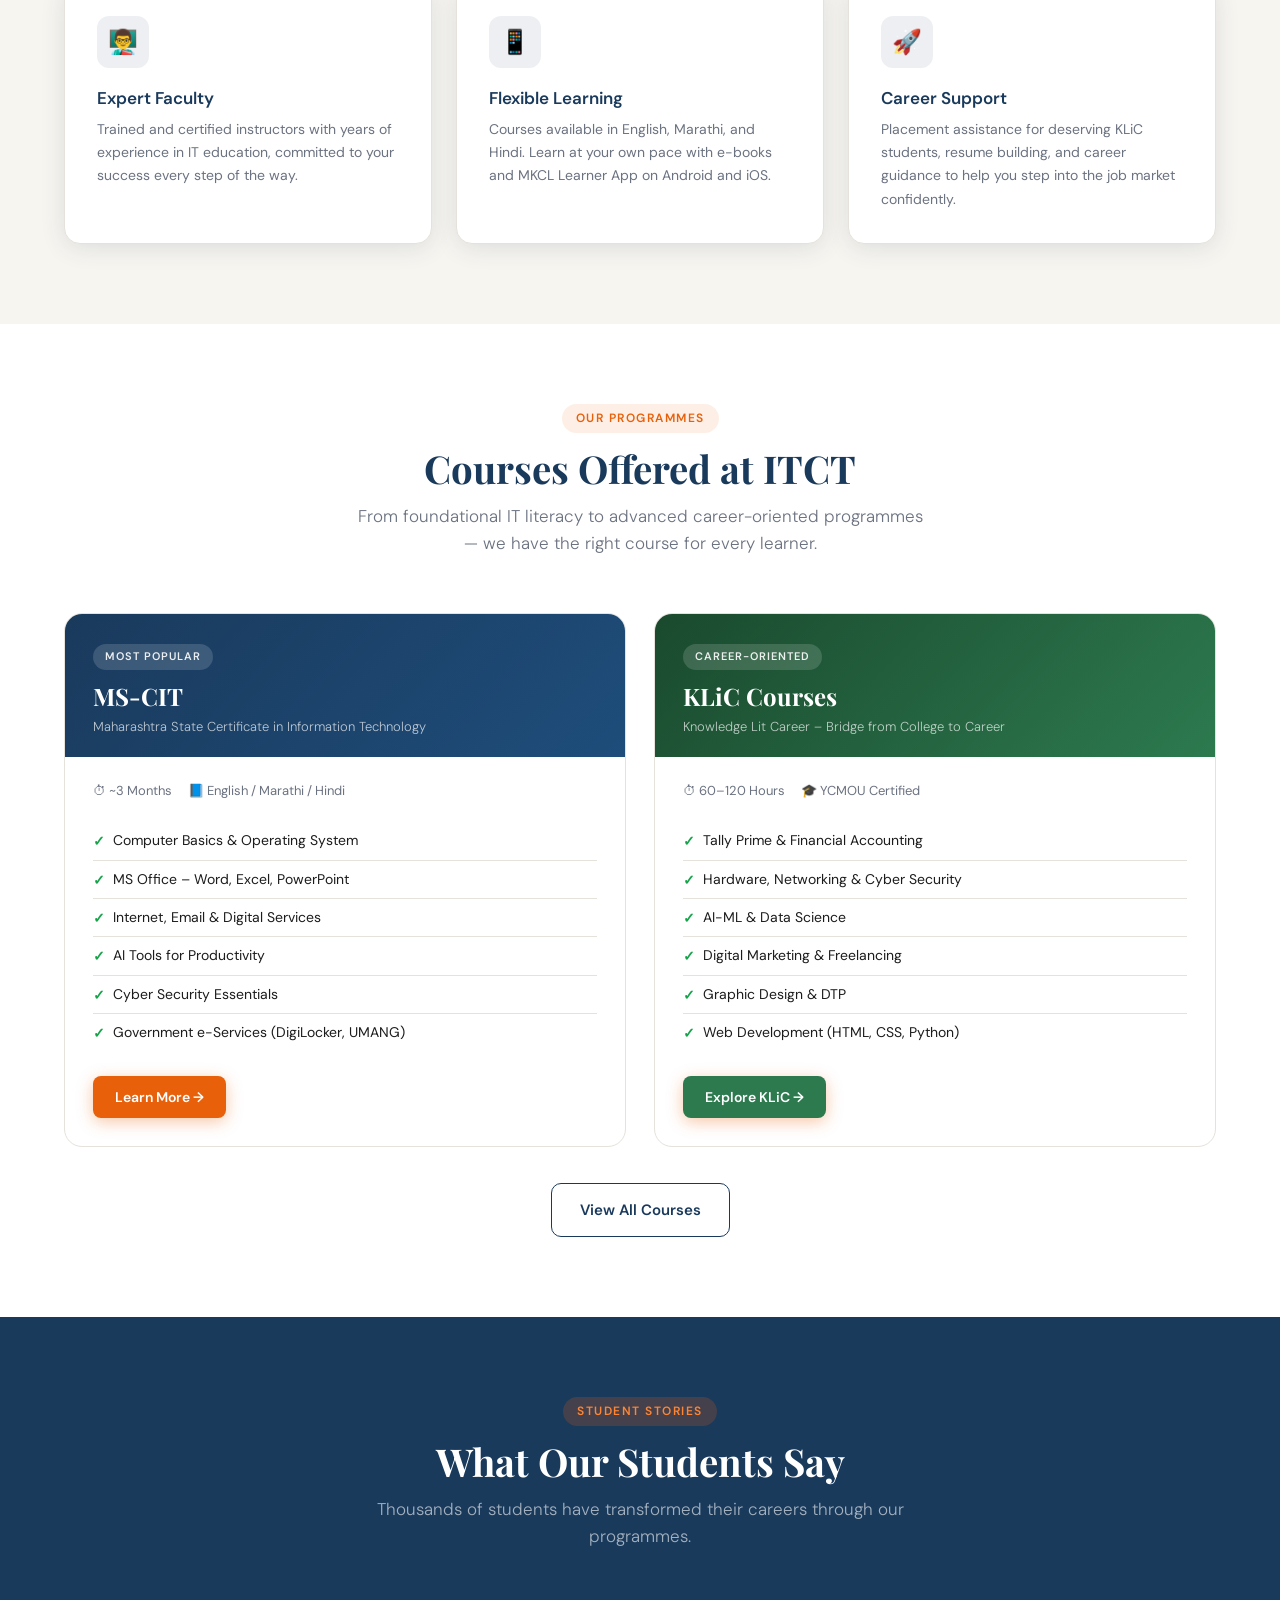
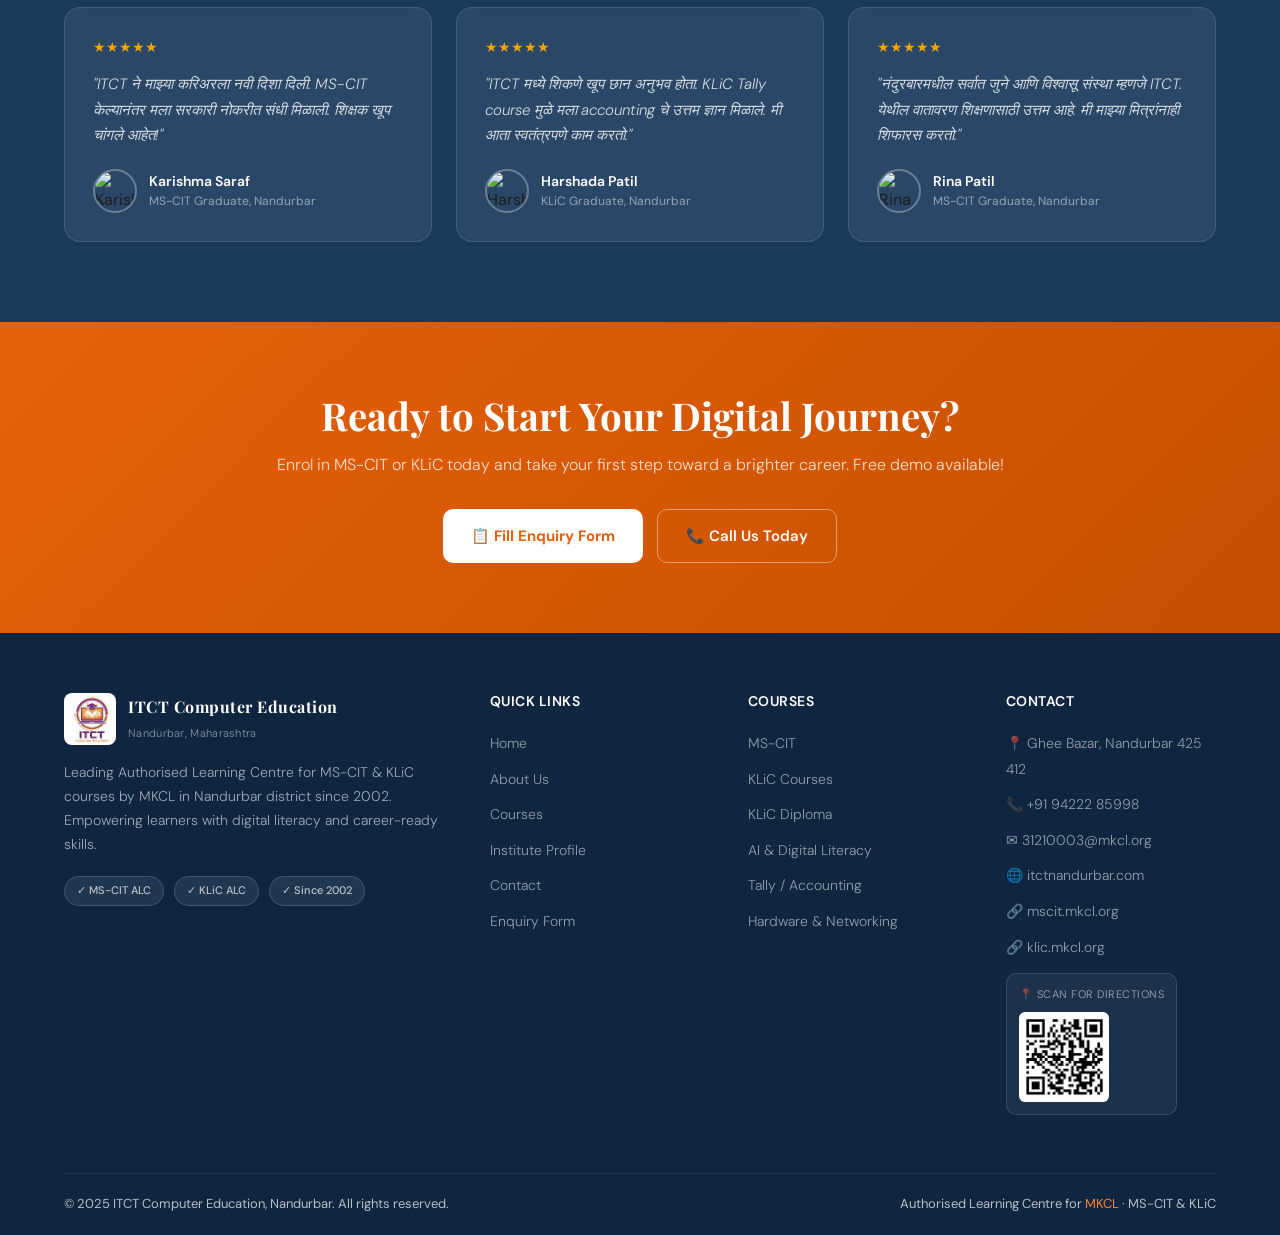
==== commit 82df9d56: "Add files via upload" ====
--- a/index.html
+++ b/index.html
@@ -171,34 +171,37 @@
     <div class="testi-grid">
       <div class="testi-card">
         <div class="testi-stars">★★★★★</div>
-        <p class="testi-text">"I did my MS-CIT from ITCT and it helped me get a government job. The teachers are very patient and the environment is great for learning."</p>
+        <p class="testi-text">"ITCT ने माझ्या करिअरला नवी दिशा दिली. MS-CIT केल्यानंतर मला सरकारी नोकरीत संधी मिळाली. शिक्षक खूप चांगले आहेत!"</p>
         <div class="testi-author">
-          <div class="testi-avatar">P</div>
+          <img src="karishma_saraf.jpg" alt="Karishma Saraf"
+            style="width:44px;height:44px;border-radius:50%;object-fit:cover;object-position:top;flex-shrink:0;border:2px solid rgba(255,255,255,0.3);" />
+          <div>
+            <div class="testi-name">Karishma Saraf</div>
+            <div class="testi-course">MS-CIT Graduate, Nandurbar</div>
+          </div>
+        </div>
+      </div>
+      <div class="testi-card">
+        <div class="testi-stars">★★★★★</div>
+        <p class="testi-text">"ITCT मध्ये शिकणे खूप छान अनुभव होता. KLiC Tally course मुळे मला accounting चे उत्तम ज्ञान मिळाले. मी आता स्वतंत्रपणे काम करतो."</p>
+        <div class="testi-author">
+          <img src="harshada_patil.jpg" alt="Harshada Patil"
+            style="width:44px;height:44px;border-radius:50%;object-fit:cover;object-position:top;flex-shrink:0;border:2px solid rgba(255,255,255,0.3);" />
+          <div>
+            <div class="testi-name">Harshada Patil</div>
+            <div class="testi-course">KLiC Graduate, Nandurbar</div>
+          </div>
+        </div>
+      </div>
+      <div class="testi-card">
+        <div class="testi-stars">★★★★★</div>
+        <p class="testi-text">"नंदुरबारमधील सर्वात जुने आणि विश्वासू संस्था म्हणजे ITCT. येथील वातावरण शिक्षणासाठी उत्तम आहे. मी माझ्या मित्रांनाही शिफारस करतो."</p>
+        <div class="testi-author">
+          <img src="rina_patil.jpg" alt="Rina Patil"
+            style="width:44px;height:44px;border-radius:50%;object-fit:cover;object-position:top;flex-shrink:0;border:2px solid rgba(255,255,255,0.3);" />
           <div>
             <div class="testi-name">Rina Patil</div>
-            <div class="testi-course">MS-CIT Graduate</div>
-          </div>
-        </div>
-      </div>
-      <div class="testi-card">
-        <div class="testi-stars">★★★★★</div>
-        <p class="testi-text">"KLiC Tally course at ITCT gave me the accounting skills I needed. I now manage accounts at a local firm. Best decision I made!"</p>
-        <div class="testi-author">
-          <div class="testi-avatar">R</div>
-          <div>
-            <div class="testi-name">Karishma Saraf</div>
-            <div class="testi-course">KLiC Tally Graduate</div>
-          </div>
-        </div>
-      </div>
-      <div class="testi-card">
-        <div class="testi-stars">★★★★★</div>
-        <p class="testi-text">"Being the first and most experienced centre in Nandurbar, ITCT has an excellent track record. My whole family has studied here."</p>
-        <div class="testi-author">
-          <div class="testi-avatar">S</div>
-          <div>
-            <div class="testi-name">Harshada Patil</div>
-            <div class="testi-course">MS-CIT & KLiC Graduate</div>
+            <div class="testi-course">MS-CIT Graduate, Nandurbar</div>
           </div>
         </div>
       </div>
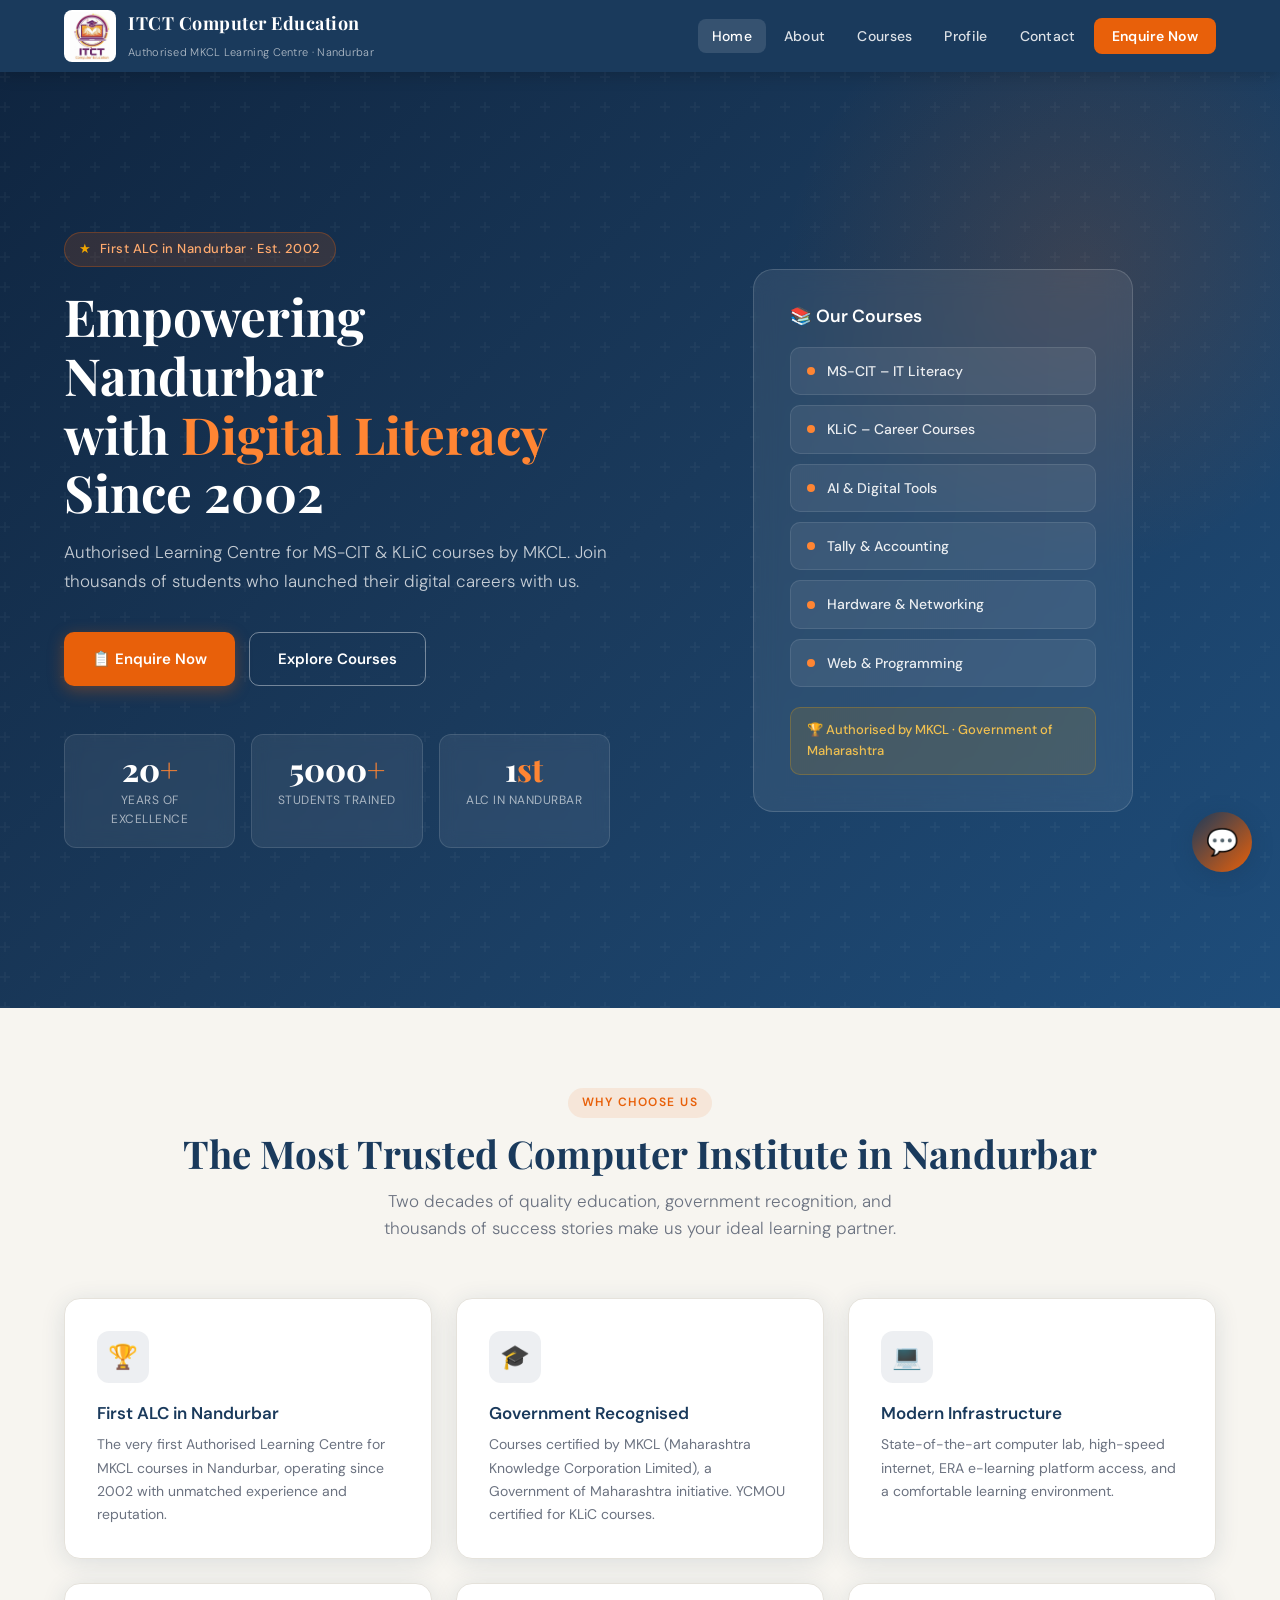
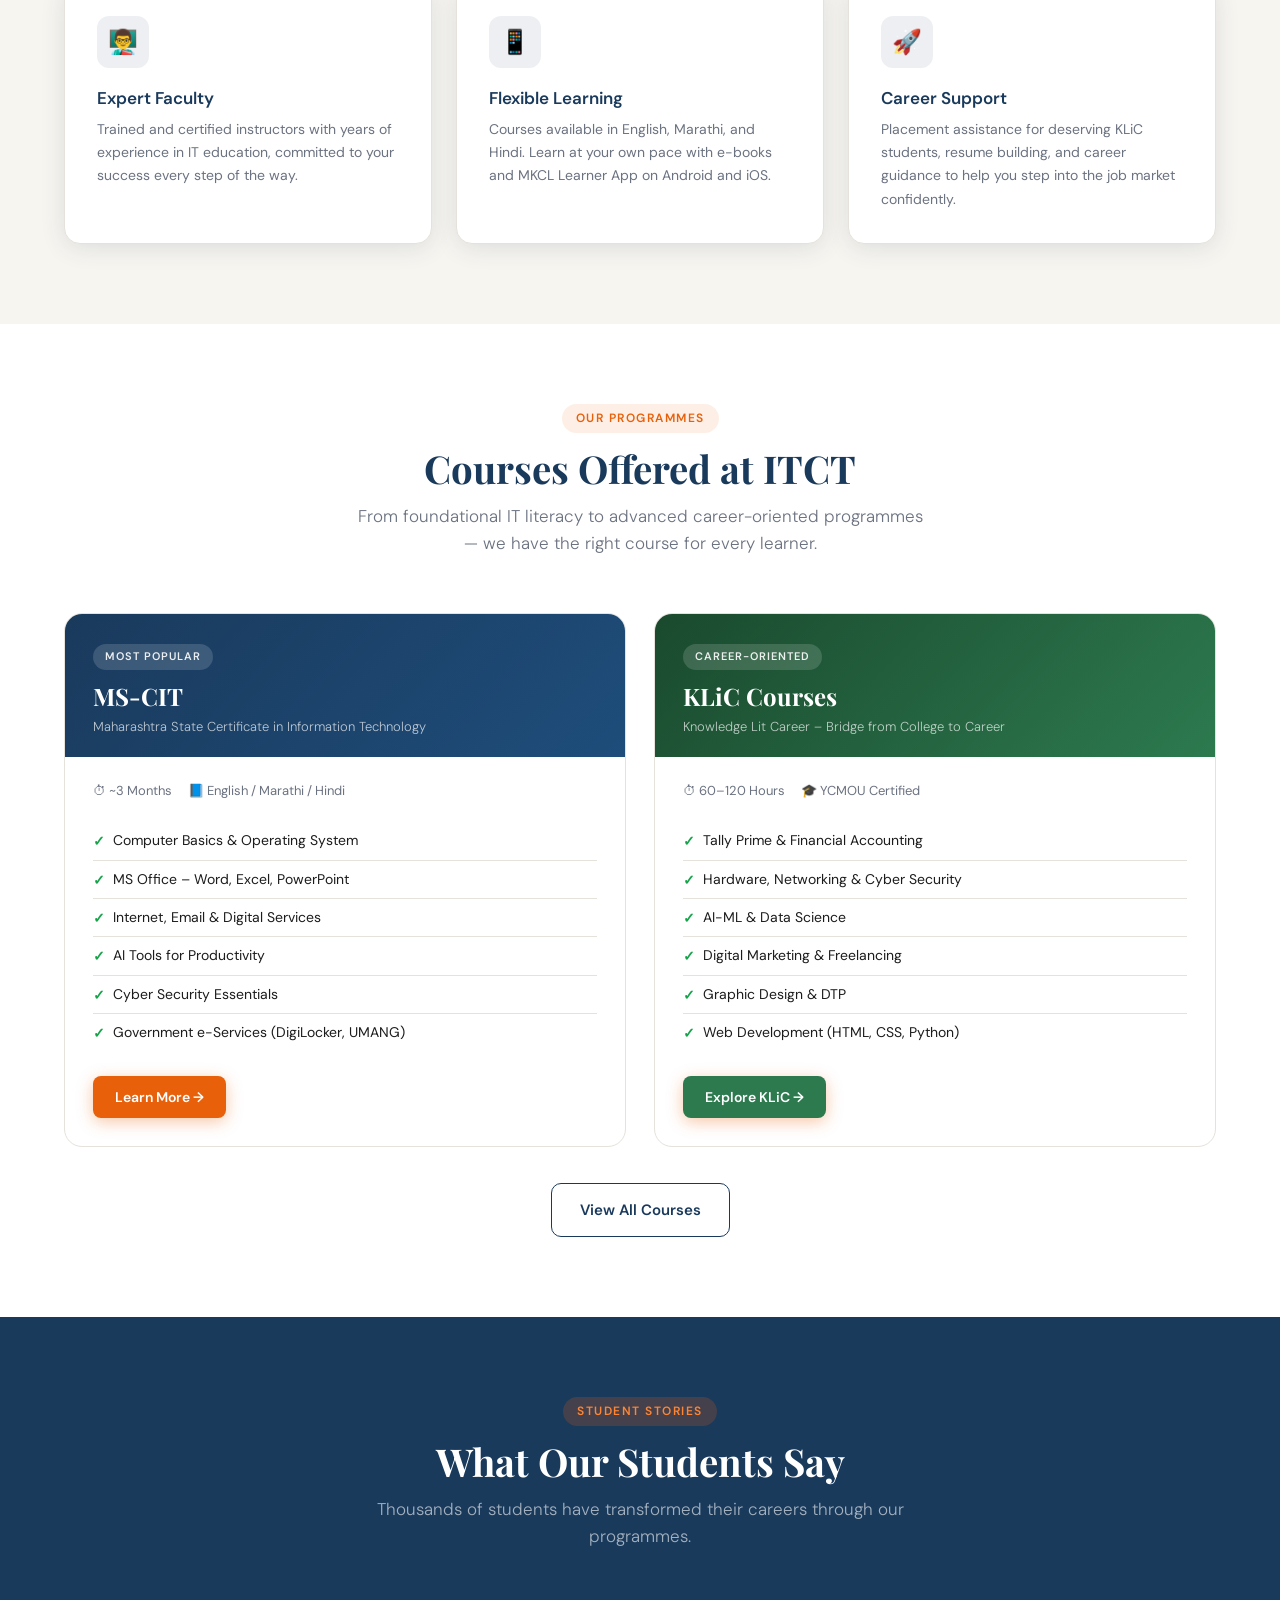
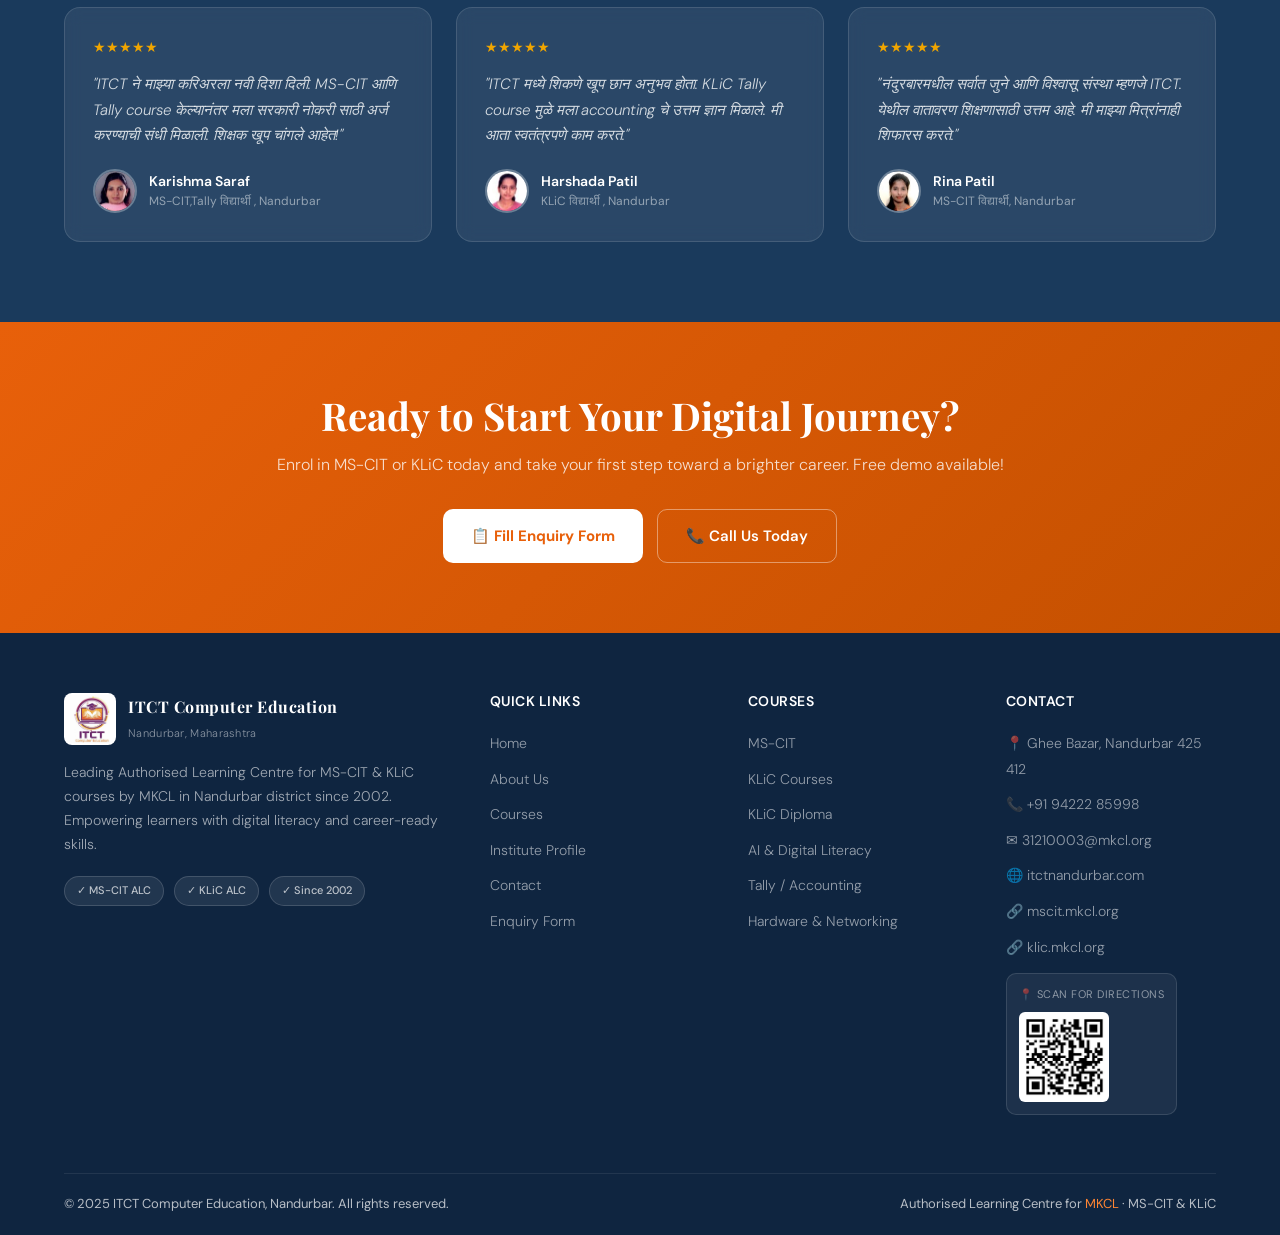
==== commit fc8eddbe: "Add files via upload" ====
--- a/index.html
+++ b/index.html
@@ -171,37 +171,37 @@
     <div class="testi-grid">
       <div class="testi-card">
         <div class="testi-stars">★★★★★</div>
-        <p class="testi-text">"ITCT ने माझ्या करिअरला नवी दिशा दिली. MS-CIT केल्यानंतर मला सरकारी नोकरीत संधी मिळाली. शिक्षक खूप चांगले आहेत!"</p>
+        <p class="testi-text">"ITCT ने माझ्या करिअरला नवी दिशा दिली. MS-CIT आणि Tally course केल्यानंतर मला सरकारी नोकरी साठी अर्ज करण्याची  संधी मिळाली. शिक्षक खूप चांगले आहेत!"</p>
         <div class="testi-author">
           <img src="karishma_saraf.jpg" alt="Karishma Saraf"
             style="width:44px;height:44px;border-radius:50%;object-fit:cover;object-position:top;flex-shrink:0;border:2px solid rgba(255,255,255,0.3);" />
           <div>
             <div class="testi-name">Karishma Saraf</div>
-            <div class="testi-course">MS-CIT Graduate, Nandurbar</div>
+            <div class="testi-course">MS-CIT,Tally विद्यार्थी , Nandurbar</div>
           </div>
         </div>
       </div>
       <div class="testi-card">
         <div class="testi-stars">★★★★★</div>
-        <p class="testi-text">"ITCT मध्ये शिकणे खूप छान अनुभव होता. KLiC Tally course मुळे मला accounting चे उत्तम ज्ञान मिळाले. मी आता स्वतंत्रपणे काम करतो."</p>
+        <p class="testi-text">"ITCT मध्ये शिकणे खूप छान अनुभव होता. KLiC Tally course मुळे मला accounting चे उत्तम ज्ञान मिळाले. मी आता स्वतंत्रपणे काम करते."</p>
         <div class="testi-author">
           <img src="harshada_patil.jpg" alt="Harshada Patil"
             style="width:44px;height:44px;border-radius:50%;object-fit:cover;object-position:top;flex-shrink:0;border:2px solid rgba(255,255,255,0.3);" />
           <div>
             <div class="testi-name">Harshada Patil</div>
-            <div class="testi-course">KLiC Graduate, Nandurbar</div>
+            <div class="testi-course">KLiC विद्यार्थी , Nandurbar</div>
           </div>
         </div>
       </div>
       <div class="testi-card">
         <div class="testi-stars">★★★★★</div>
-        <p class="testi-text">"नंदुरबारमधील सर्वात जुने आणि विश्वासू संस्था म्हणजे ITCT. येथील वातावरण शिक्षणासाठी उत्तम आहे. मी माझ्या मित्रांनाही शिफारस करतो."</p>
+        <p class="testi-text">"नंदुरबारमधील सर्वात जुने आणि विश्वासू संस्था म्हणजे ITCT. येथील वातावरण शिक्षणासाठी उत्तम आहे. मी माझ्या मित्रांनाही शिफारस करते."</p>
         <div class="testi-author">
           <img src="rina_patil.jpg" alt="Rina Patil"
             style="width:44px;height:44px;border-radius:50%;object-fit:cover;object-position:top;flex-shrink:0;border:2px solid rgba(255,255,255,0.3);" />
           <div>
             <div class="testi-name">Rina Patil</div>
-            <div class="testi-course">MS-CIT Graduate, Nandurbar</div>
+            <div class="testi-course">MS-CIT विद्यार्थी, Nandurbar</div>
           </div>
         </div>
       </div>
